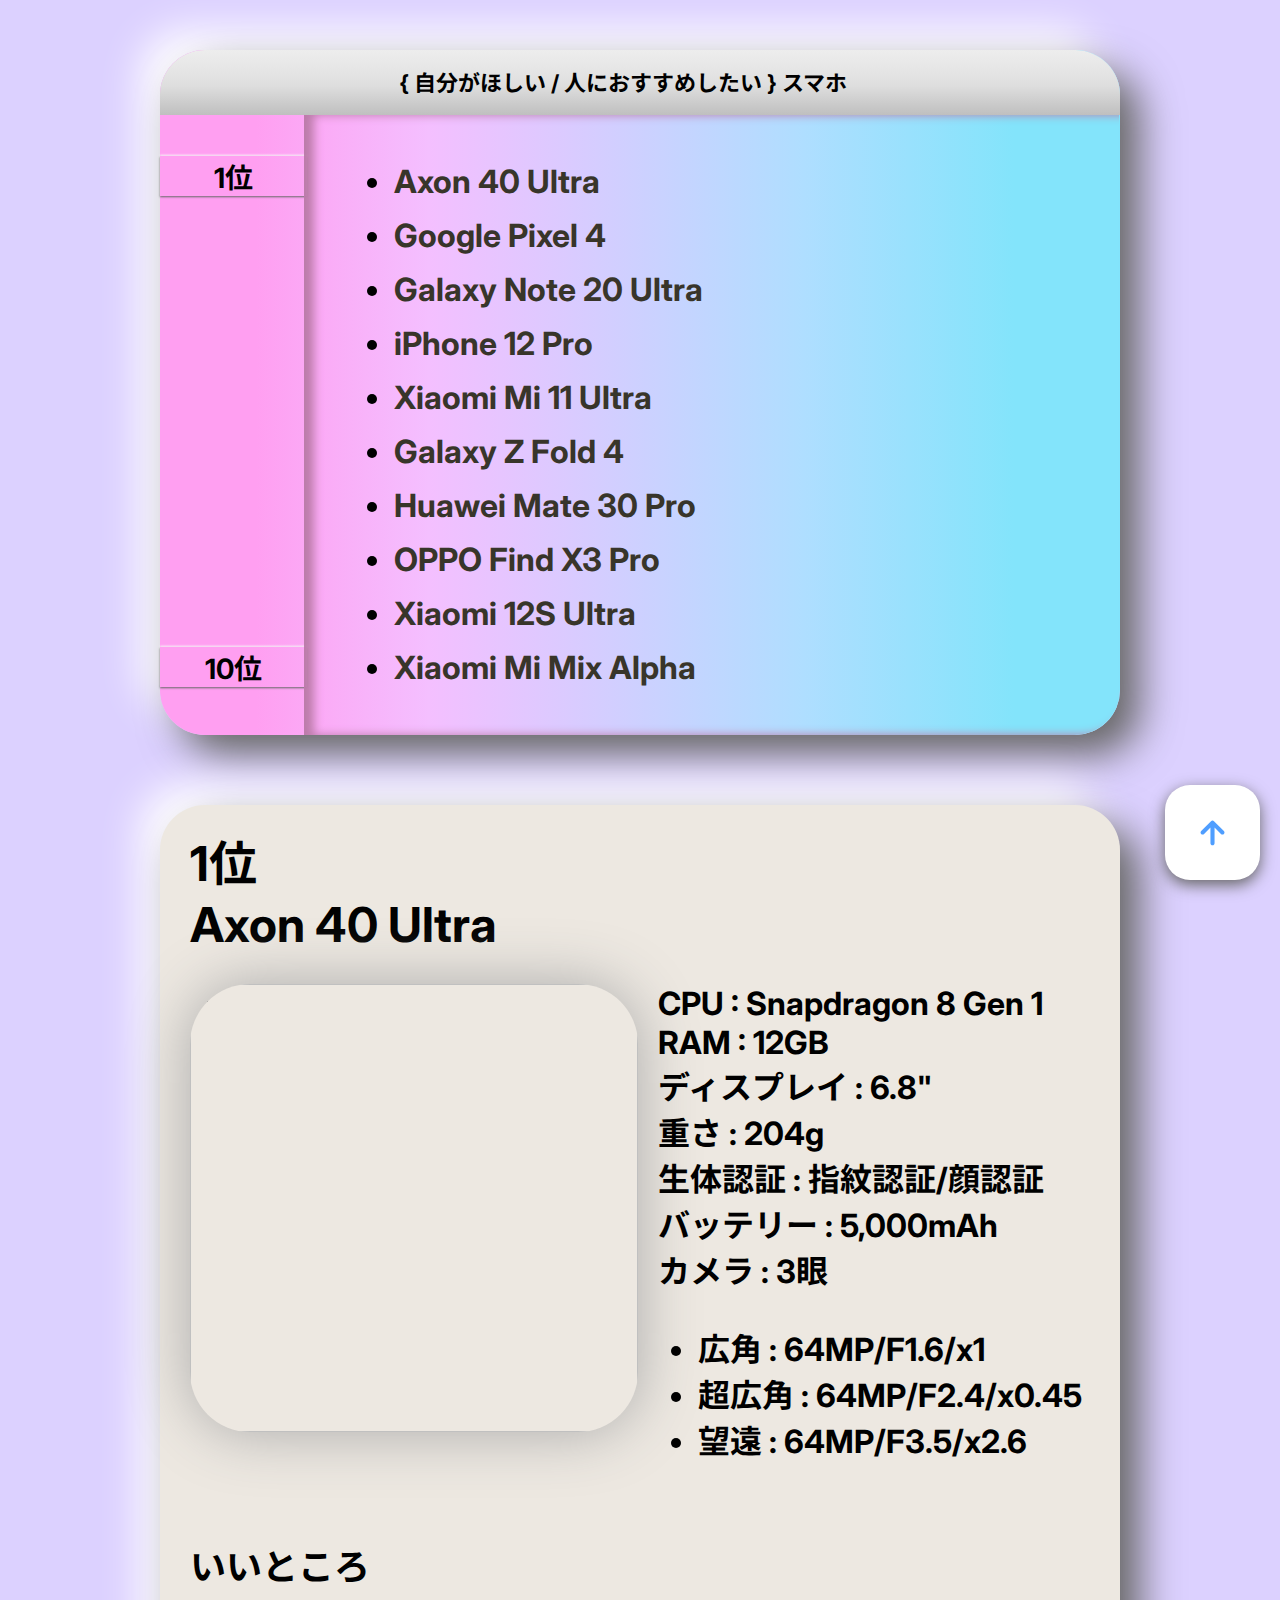
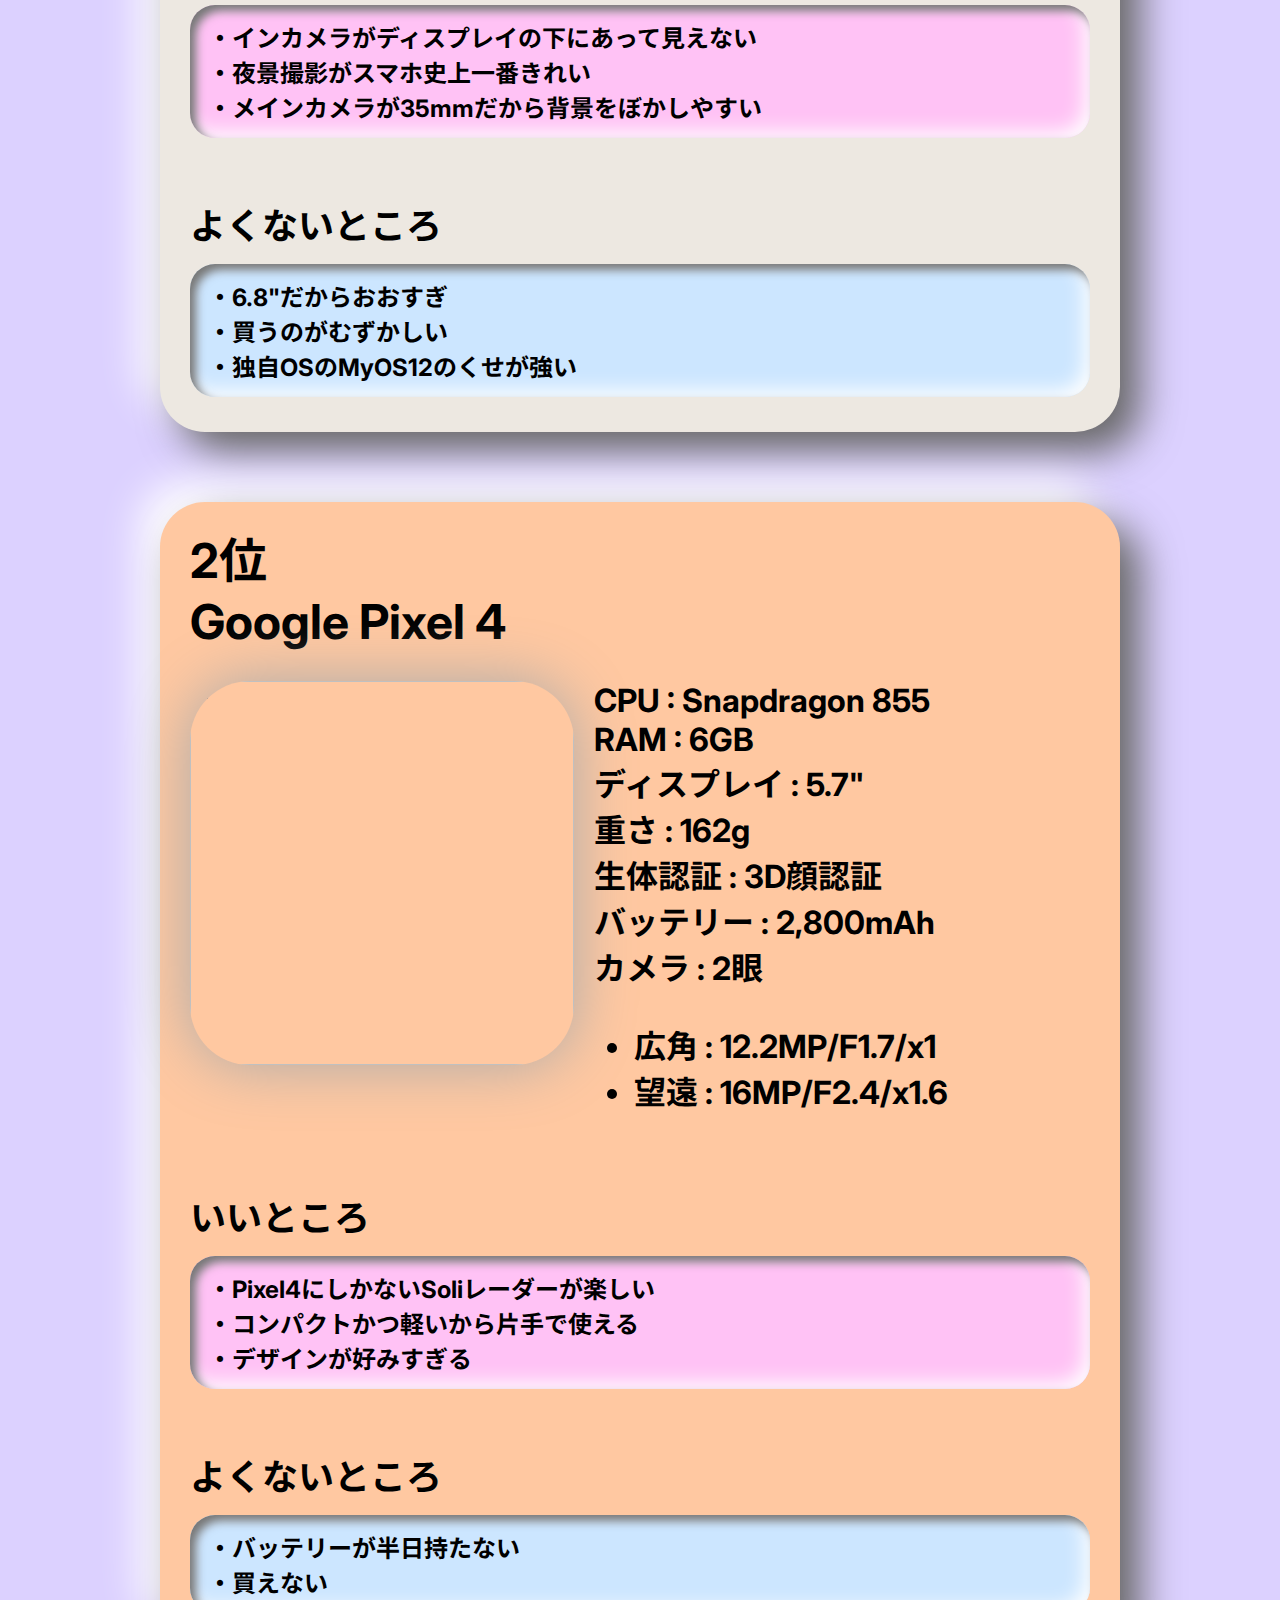
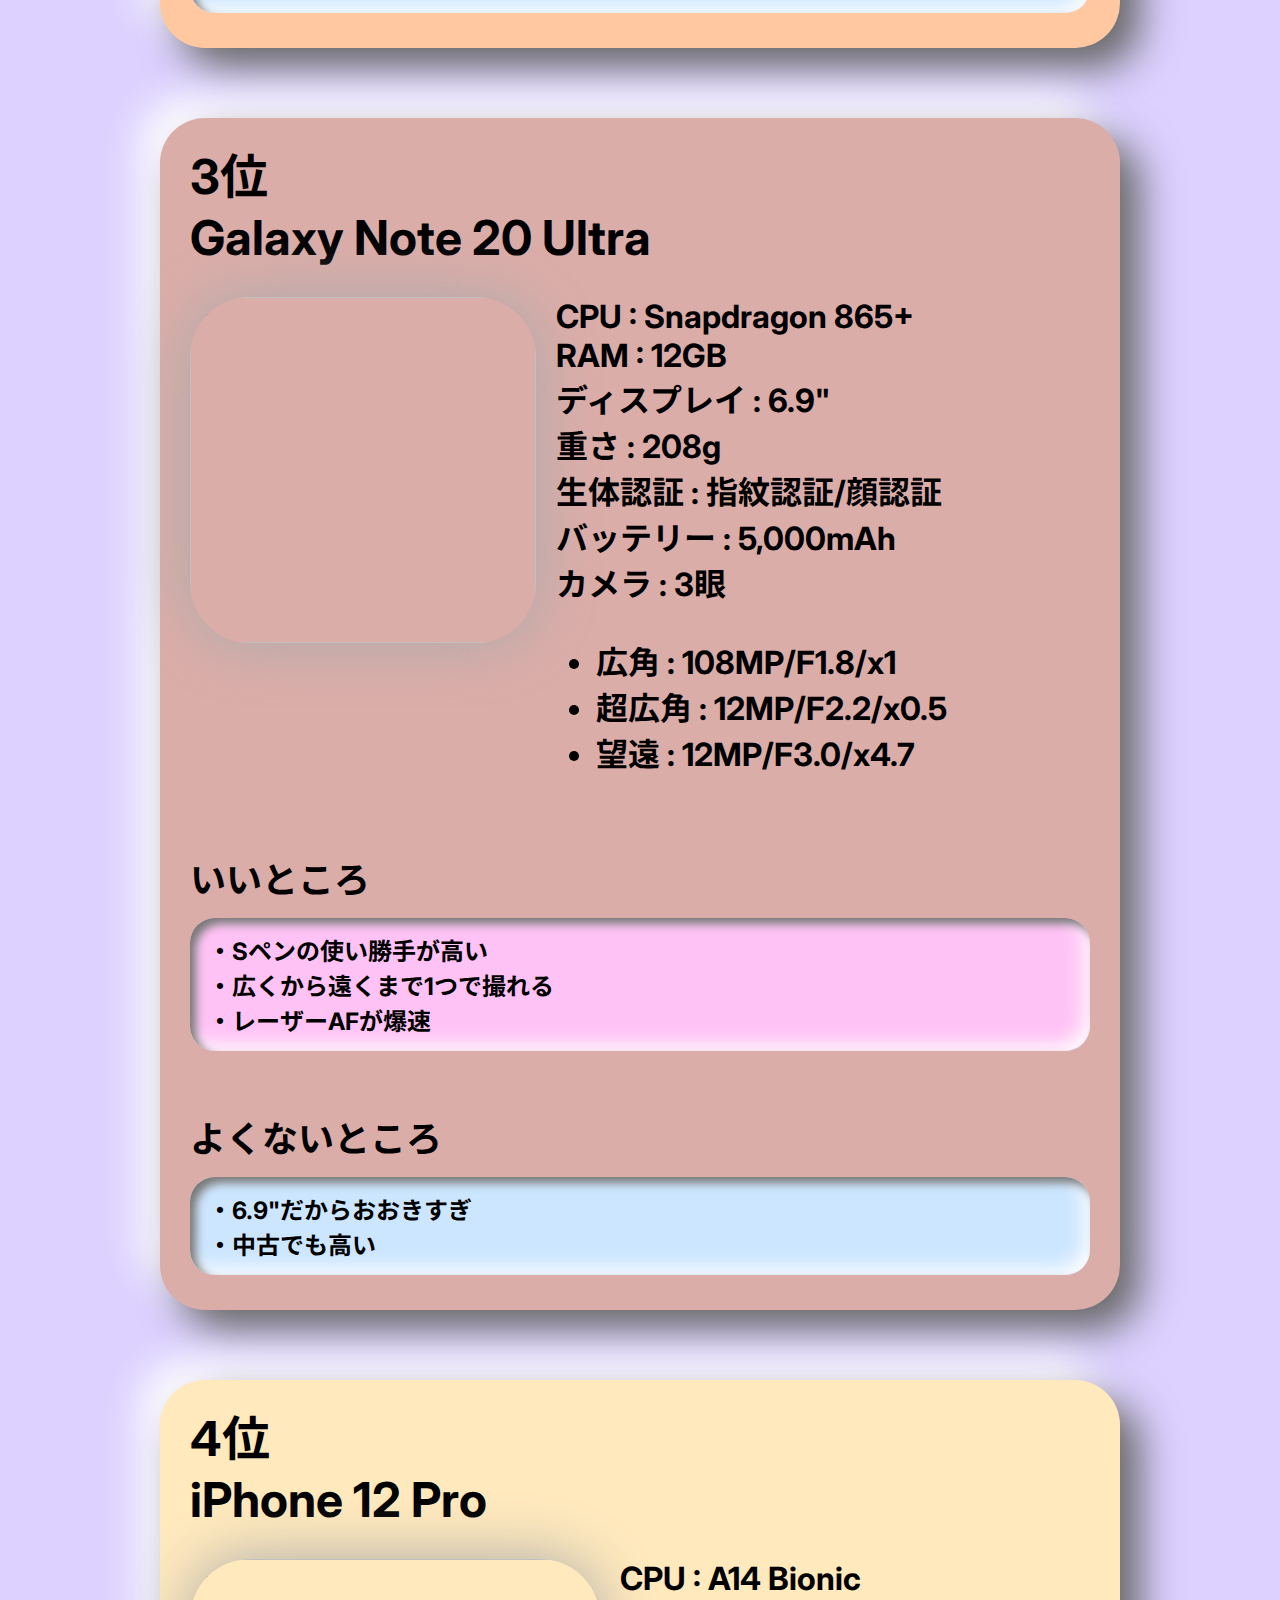
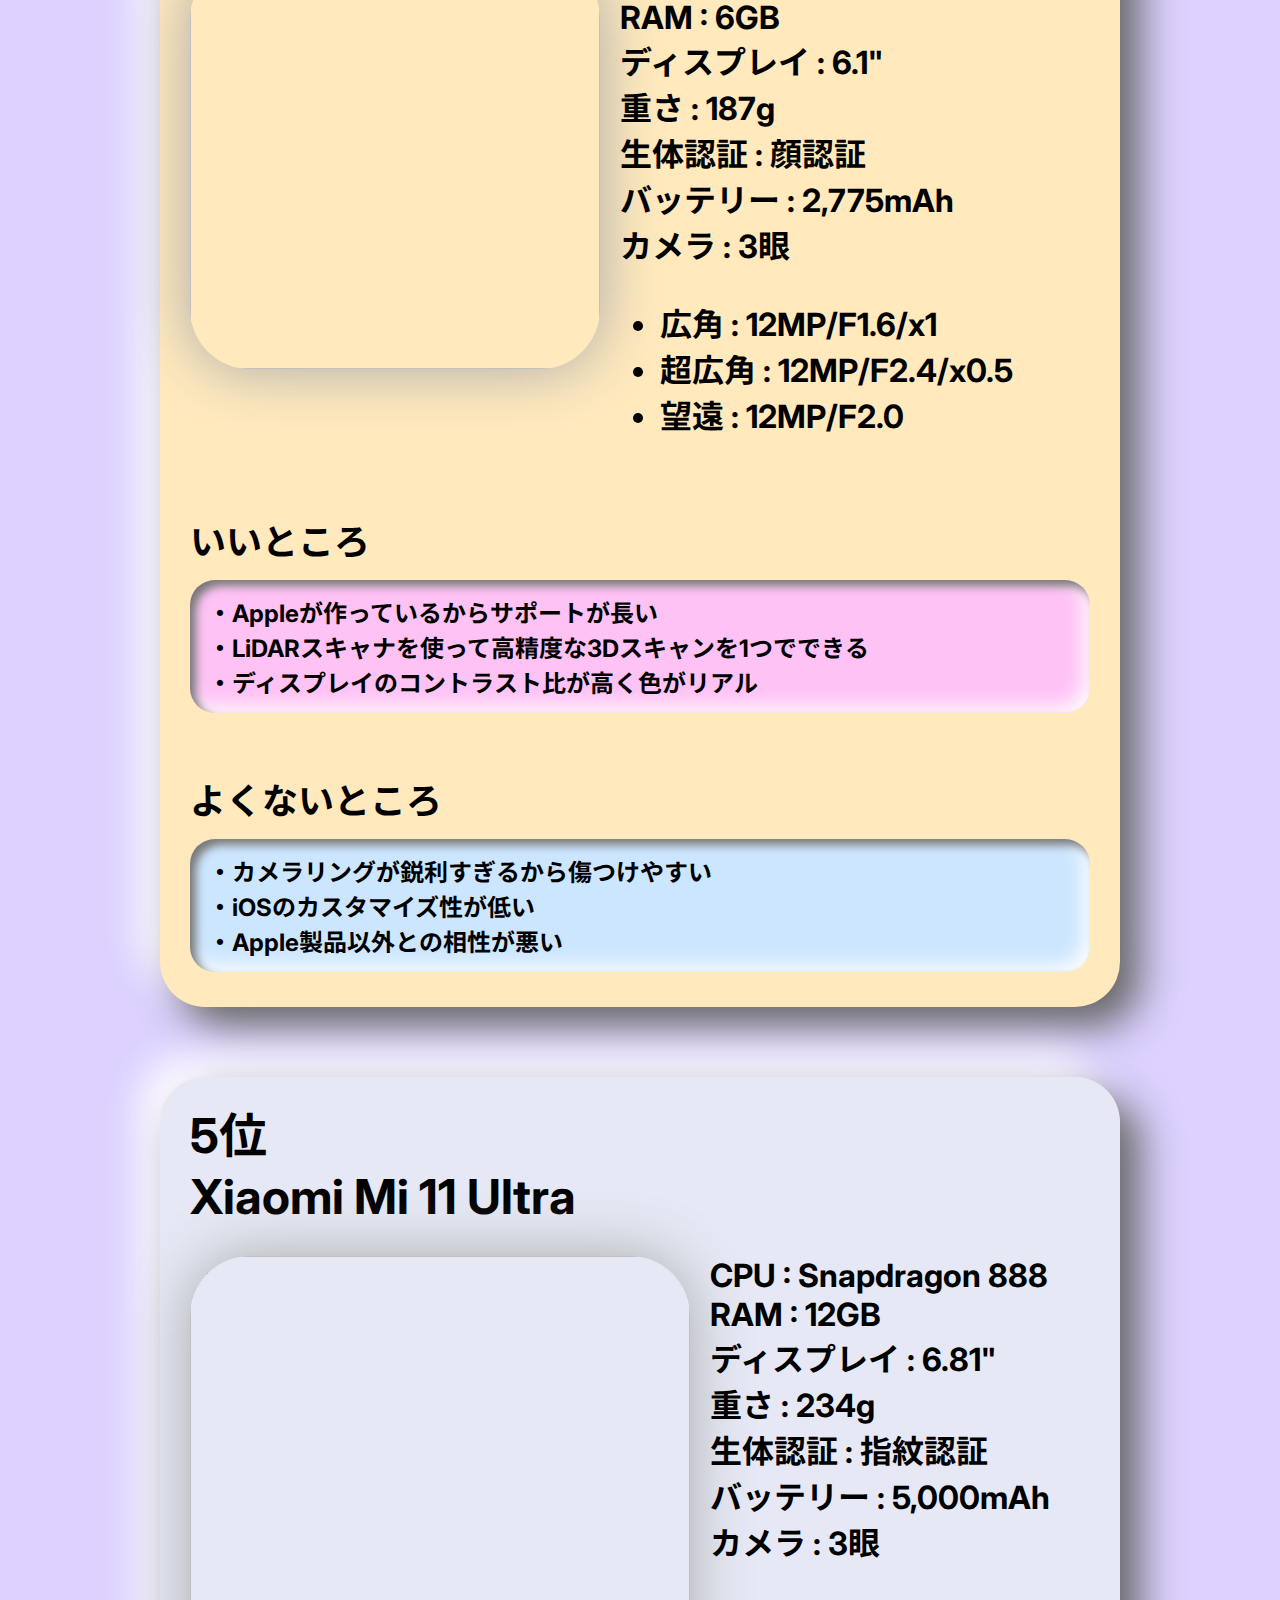
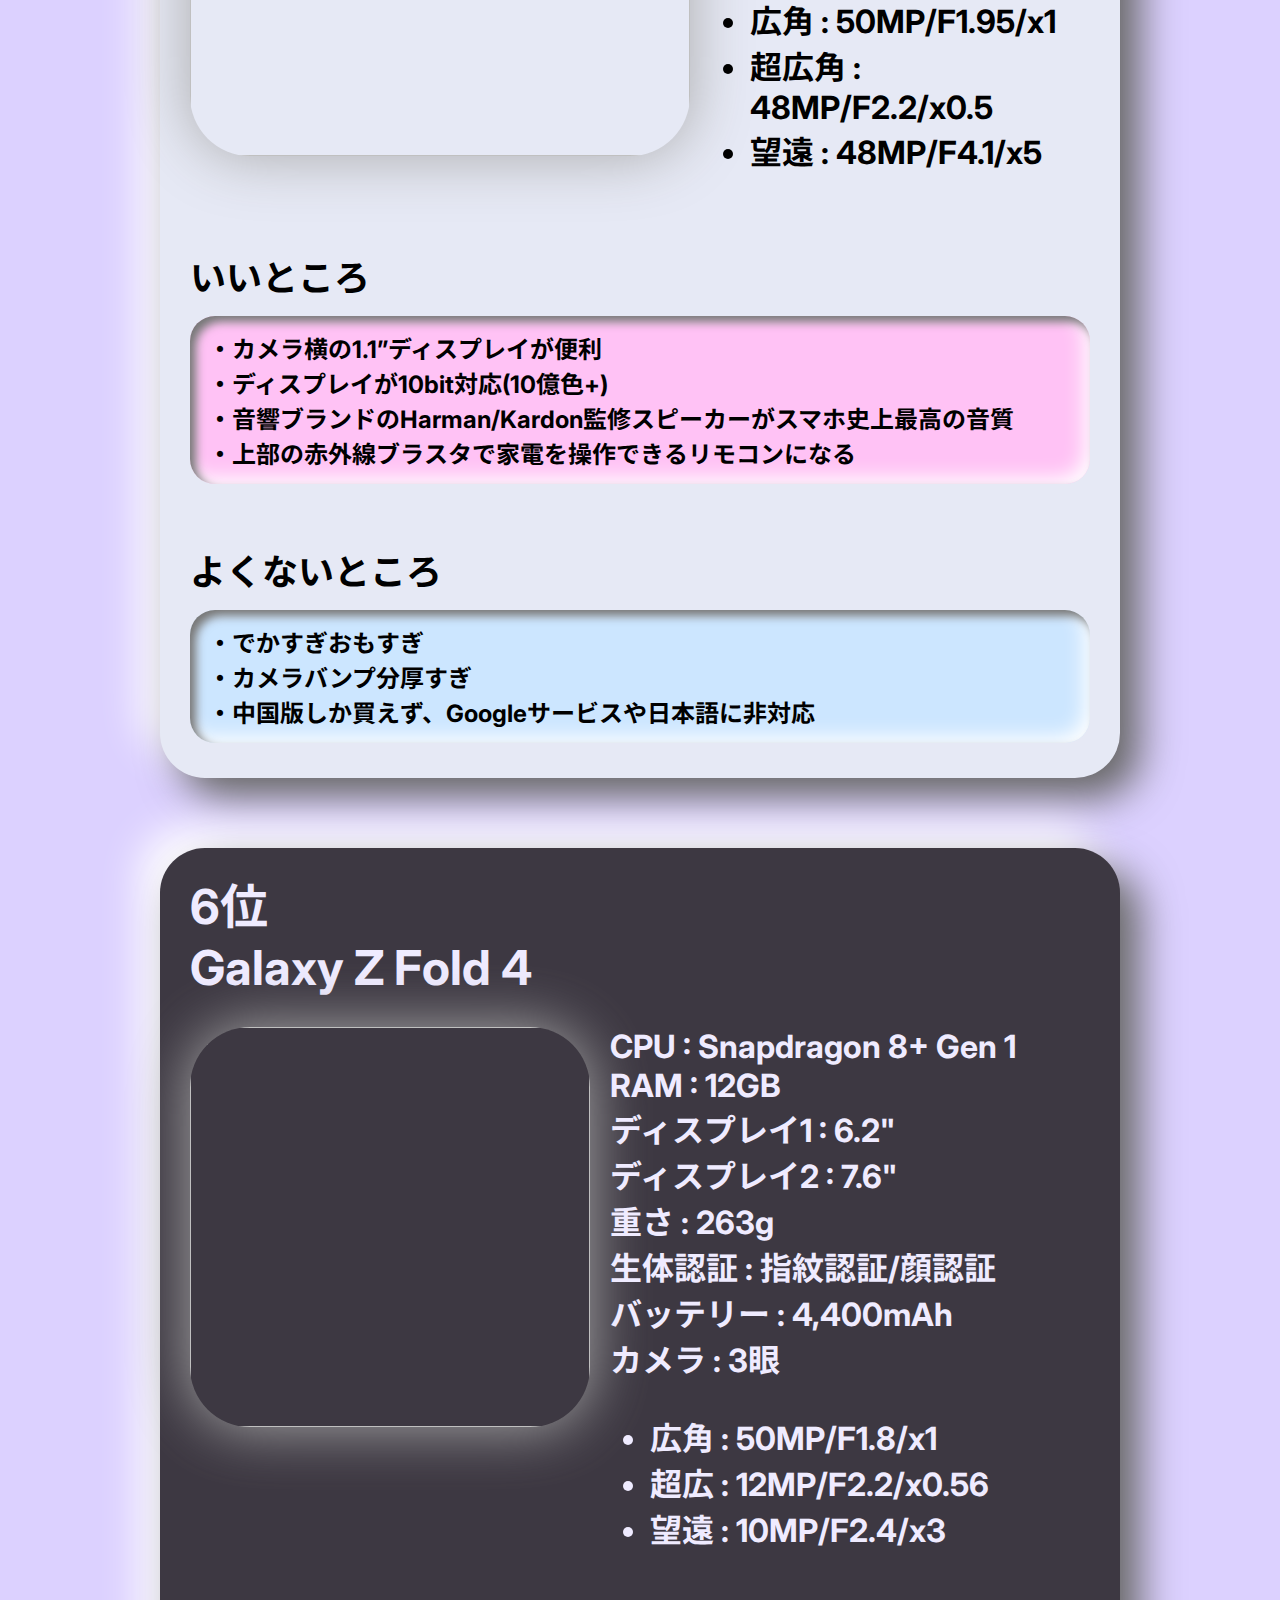
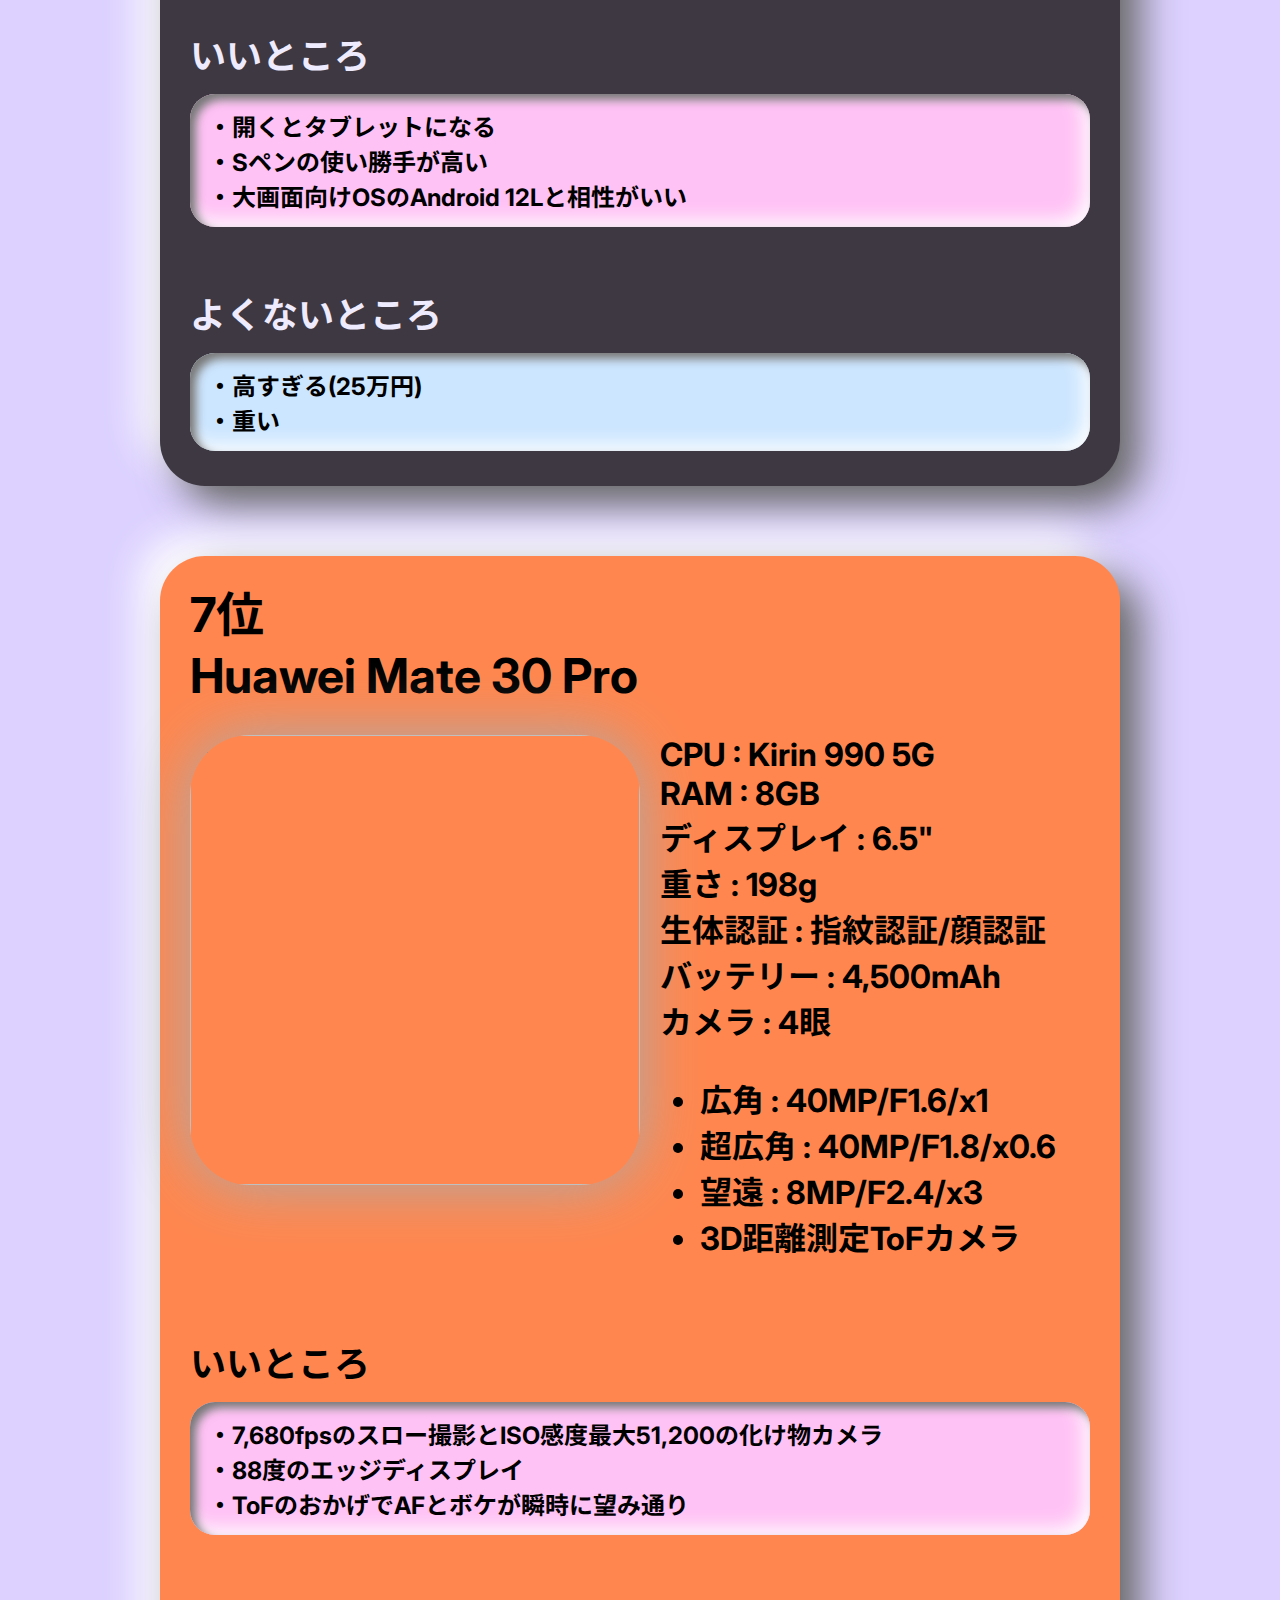
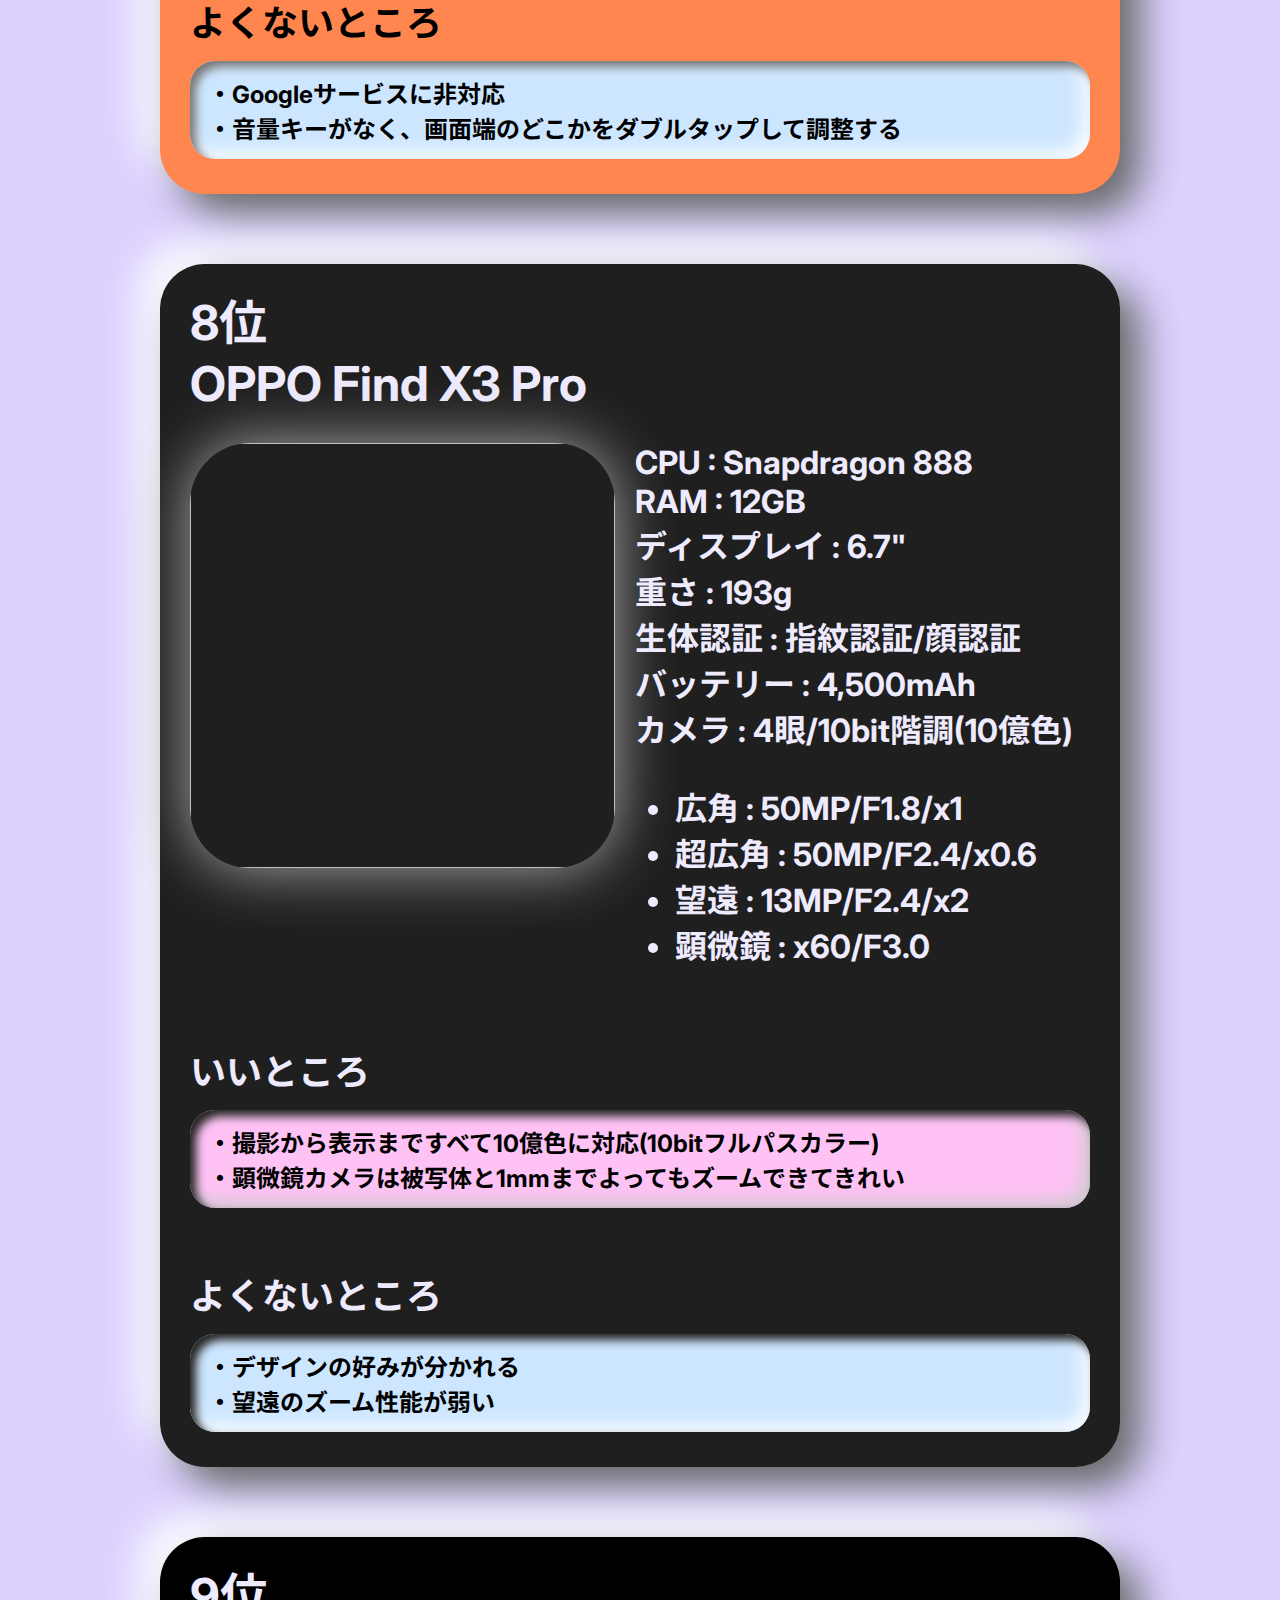
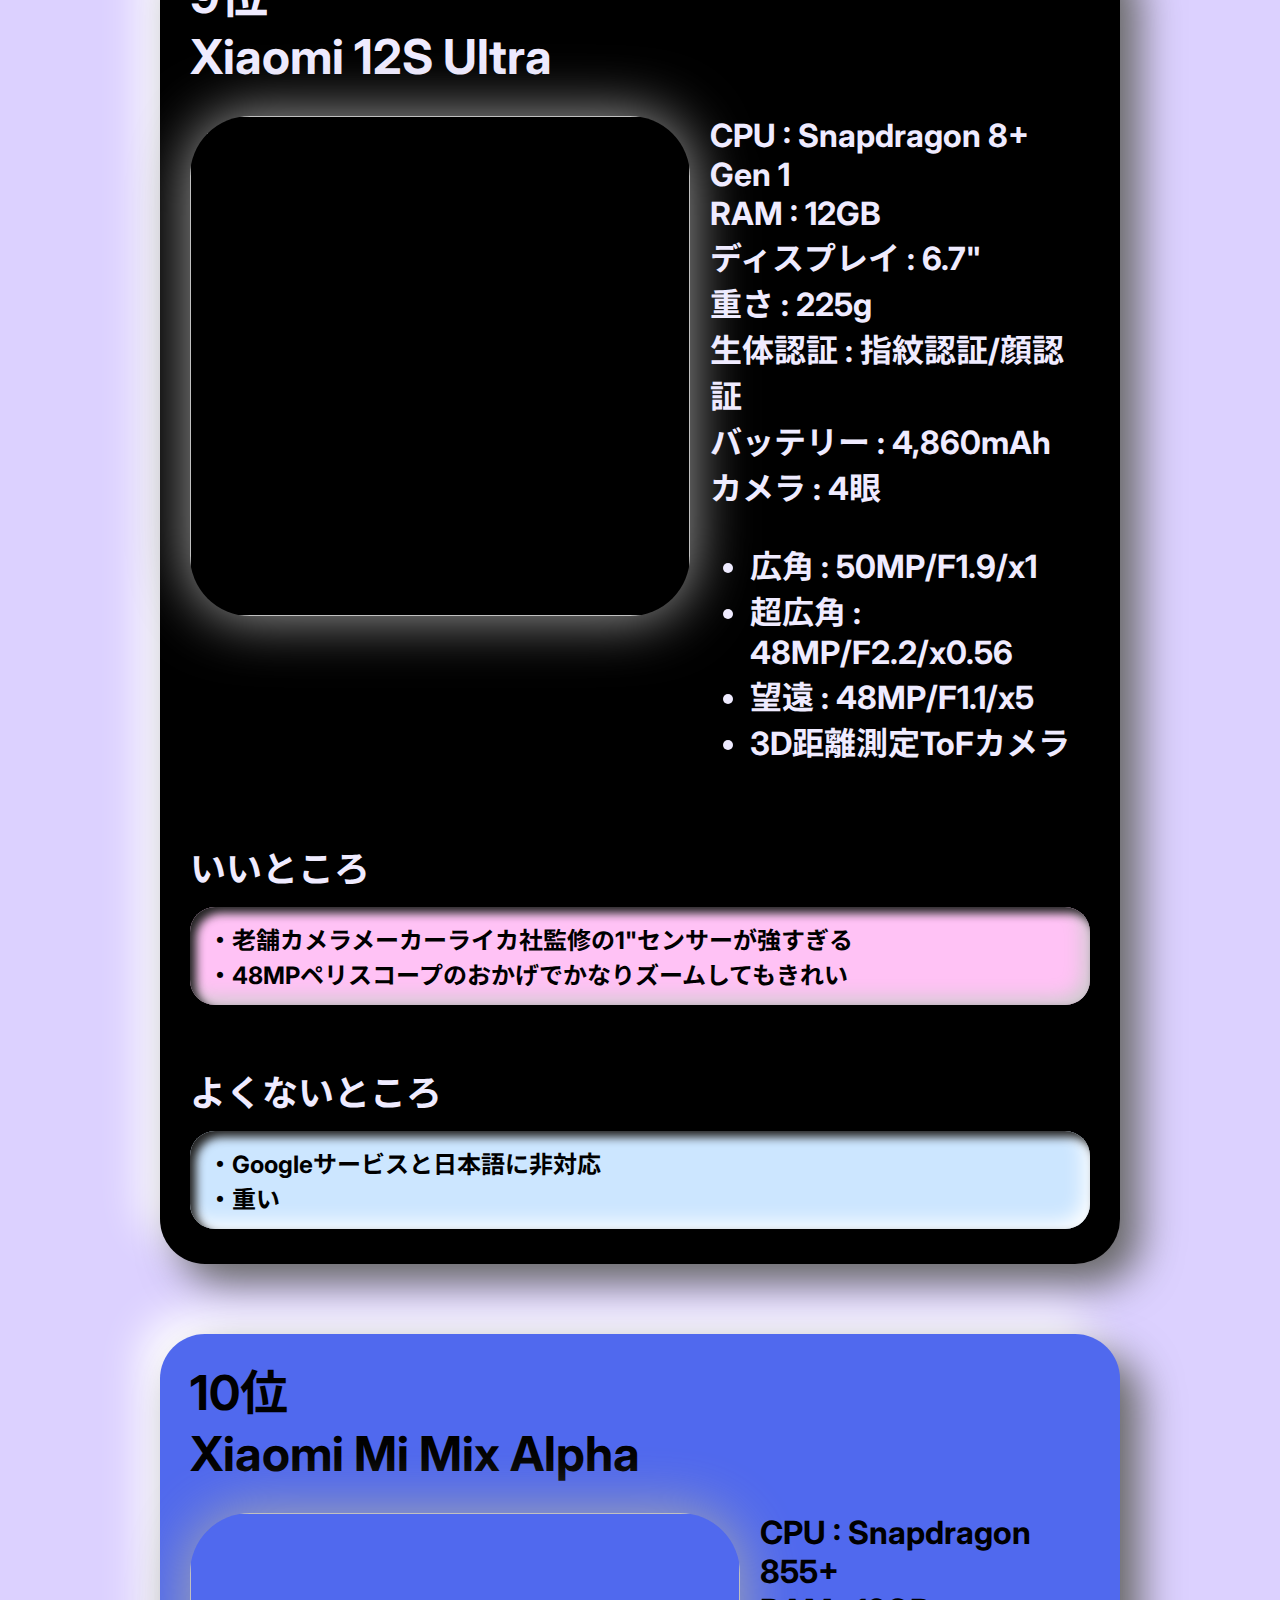
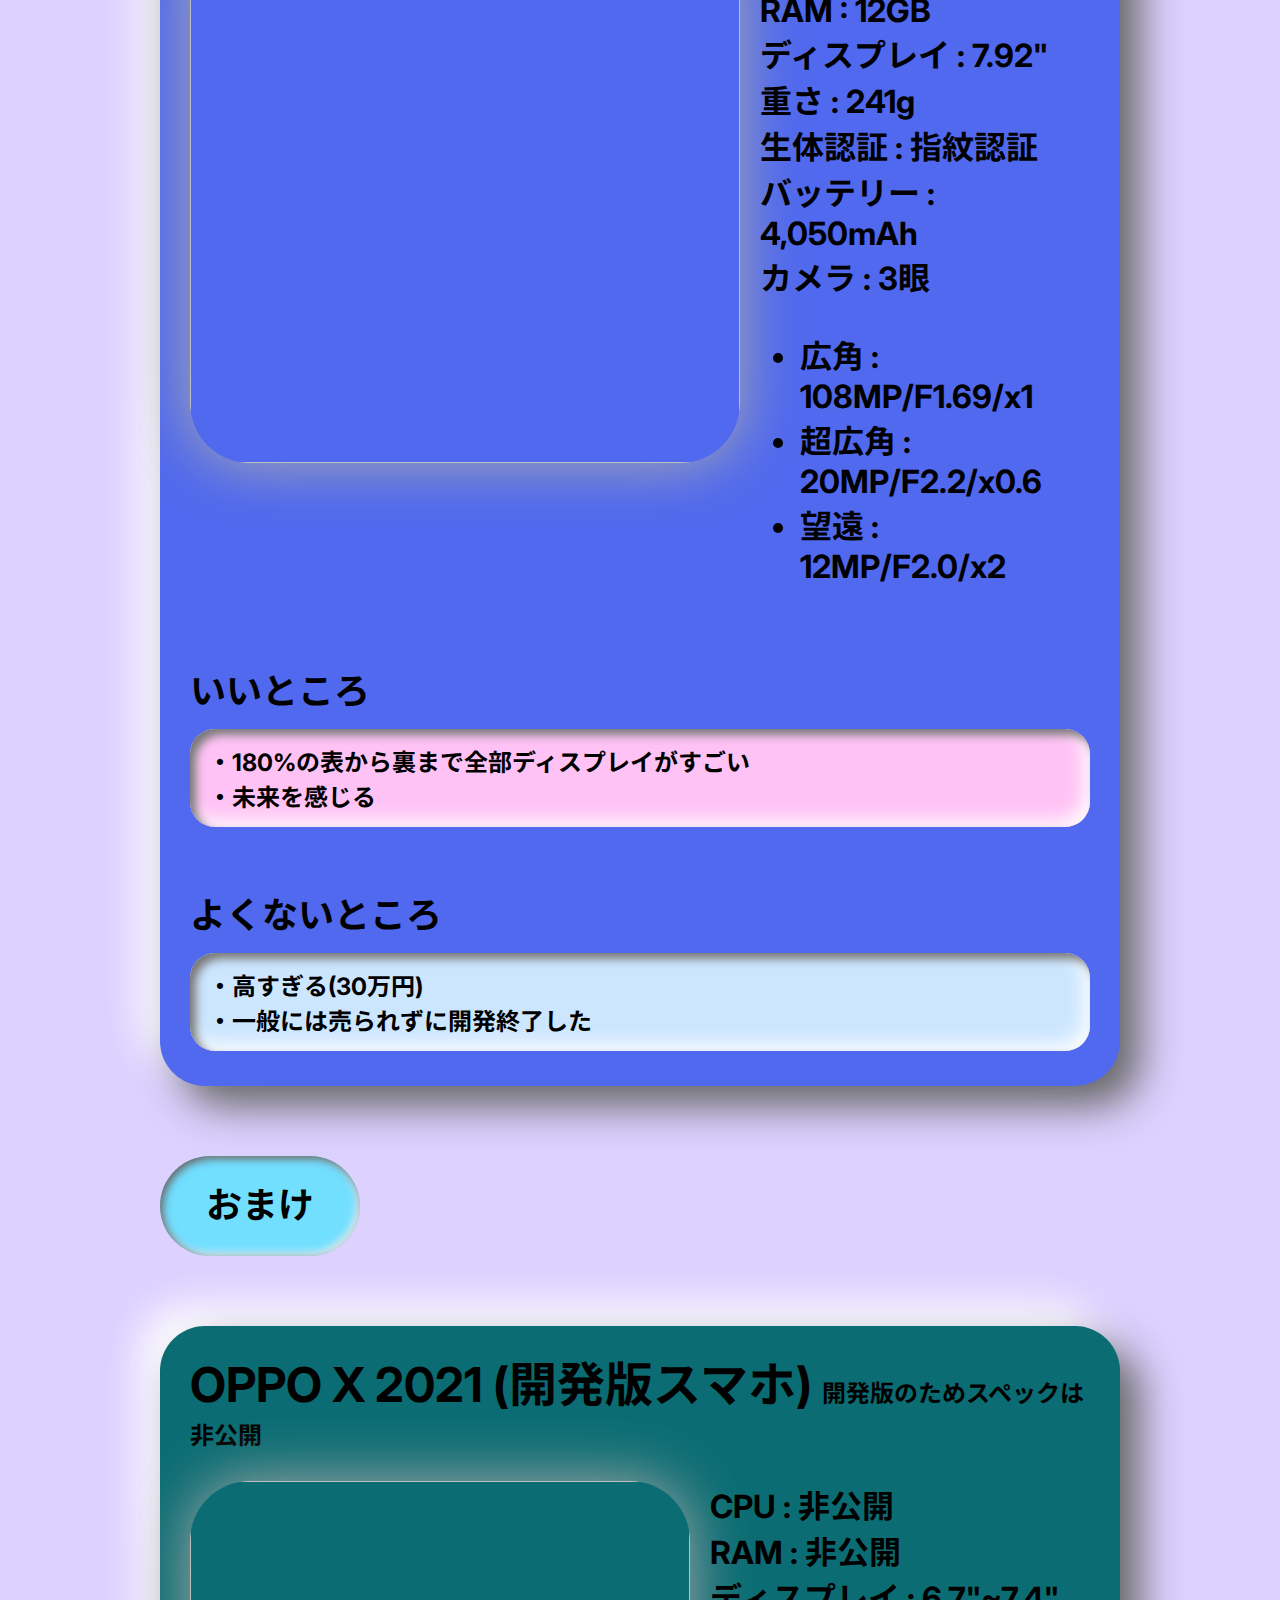
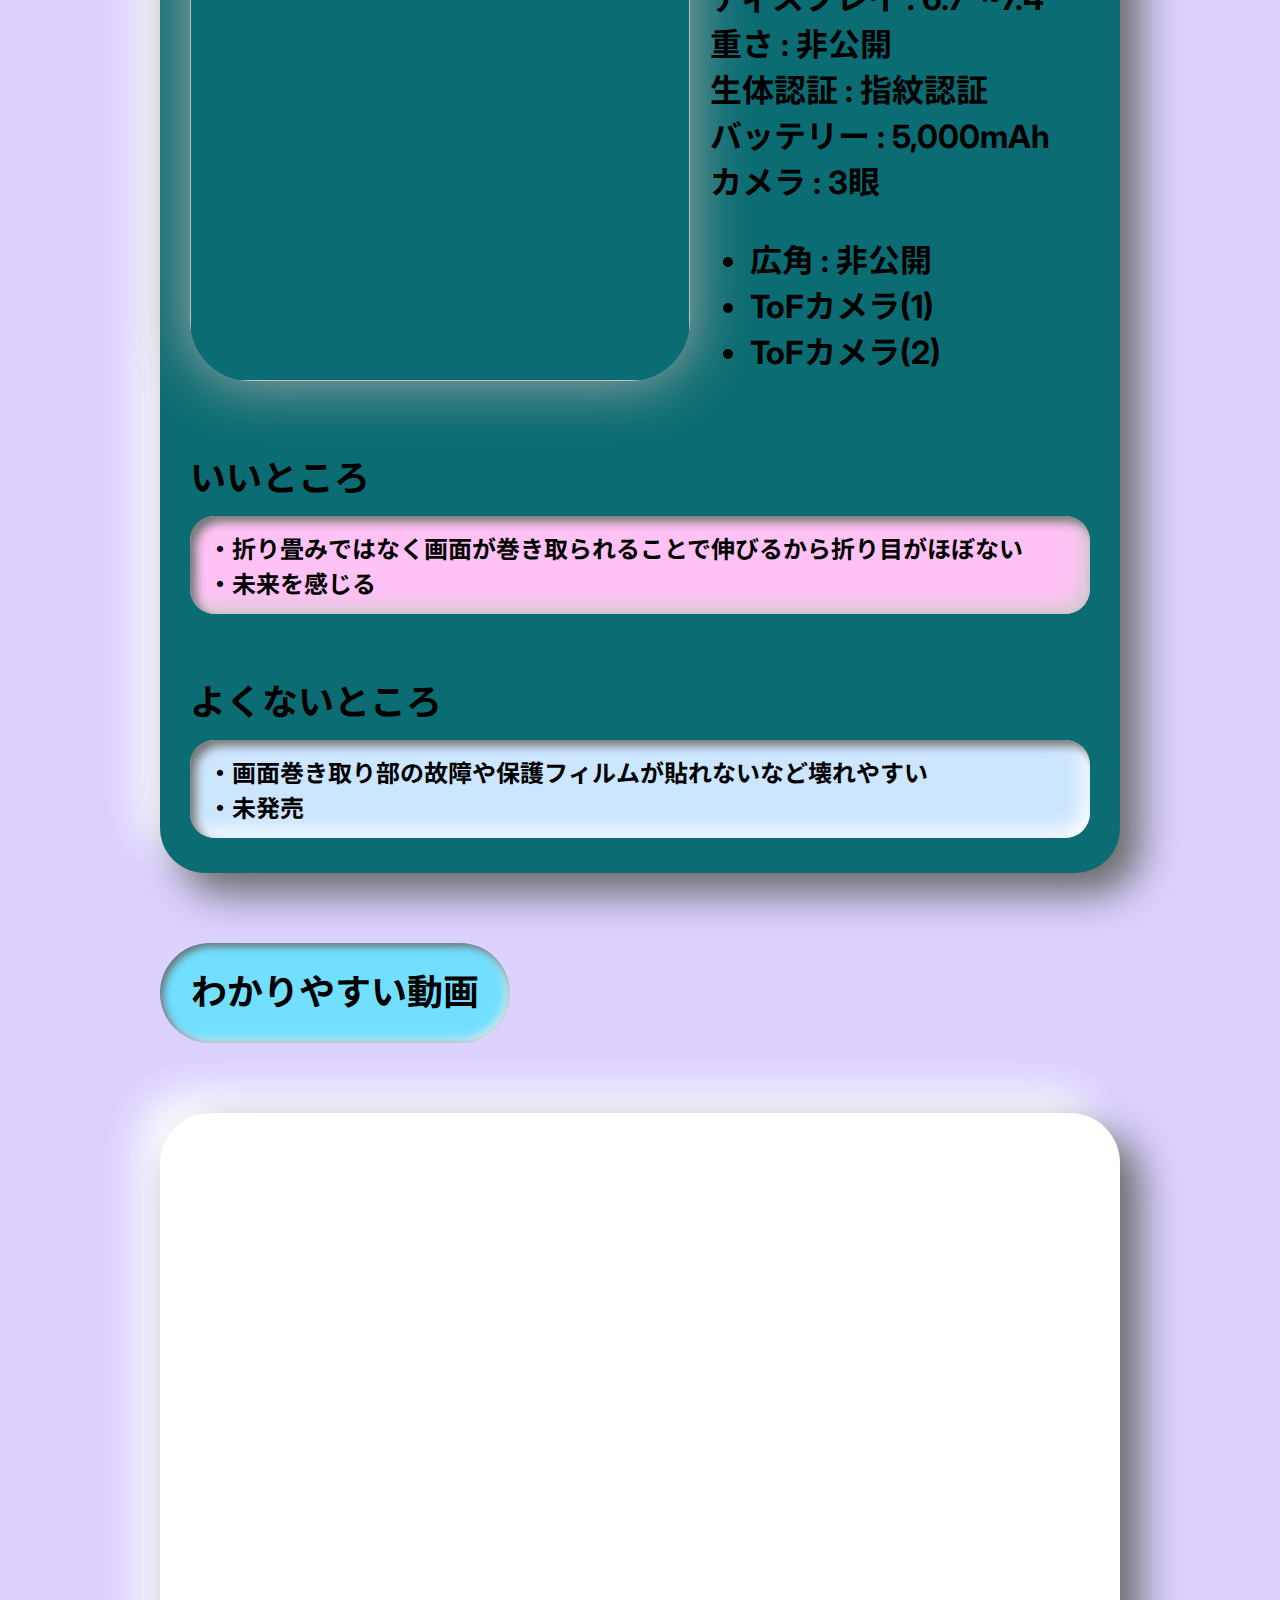
==== index.html @ 628f2ff9 "First commit" ====
<html>
<a name="page-top"></a>
  <head>
    <meta charset="UTF-8">
    <title>Note20Uほしい</title>
<link rel="stylesheet" href="https://fonts.googleapis.com/css2?family=Material+Symbols+Rounded:opsz,wght,FILL,GRAD@20..48,100..700,0..1,-50..200" />
  </head>
<body >
<b>
         <div class="main">

<div class="outro">
<div class="outro-top">
<text>{ 自分がほしい / 人におすすめしたい } スマホ</text>
</div>
<div class="outro-left">
<p class="outro-left-one"><text>1位</text></p>
<p class="outro-left-ten"><text>10位</text></p>
</div>
<div class="outro-right">
<ul><li><a href="#one">Axon 40 Ultra</a><li><a href="#two">Google Pixel 4<li><a href="#three">Galaxy Note 20 Ultra<li><a href="#four">iPhone 12 Pro<li><a href="#five">Xiaomi Mi 11 Ultra<li><a href="#six">Galaxy Z Fold 4<li><a href="#seven">Huawei Mate 30 Pro<li><a href="#eight">OPPO Find X3 Pro<li><a href="#nine">Xiaomi 12S Ultra<li><a href="#ten">Xiaomi Mi Mix Alpha</ul>
</div>
</div>

<a name="one"></a>
              <div class="wrap" style="background-color: #ede8e1">
                   <text><font size=38px>1位<br>Axon 40 Ultra</font></text>
                   <div class="subs">
                        <img src="https://i.expansys.net/img/b/380160/zte-axon-40-ultra-5g-dual-sim.jpg"/ style="height:35vw;">
                            <text>CPU : Snapdragon 8 Gen 1<br>RAM : 12GB<br>ディスプレイ : 6.8"<br>重さ : 204g<br>生体認証 :  指紋認証/顔認証<br>バッテリー : 5,000mAh<br>カメラ : 3眼<ul><li>広角 : 64MP/F1.6/x1<li>超広角 : 64MP/F2.4/x0.45<li>望遠 : 64MP/F3.5/x2.6<ul></>
                   </div>

                   <div class="good">
                         <text><br>いいところ</text>
                          <div class="good-subs">
                                   <text>・インカメラがディスプレイの下にあって見えない<br>・夜景撮影がスマホ史上一番きれい<br>・メインカメラが35mmだから背景をぼかしやすい</text>
                          </div>
                   </div>
                   <div class="bad">
                         <text><br>よくないところ</>
                          <div class="bad-subs">
                                   <text>・6.8"だからおおすぎ<br>・買うのがむずかしい<br>・独自OSのMyOS12のくせが強い</text>
                          </div>
                   </div>
           </div>
<a name="two"></a>
<div class="wrap" style="background-color: #ffc8a1;">
                   <text><font size=38px>2位<br>Google Pixel 4</font></text>
                   <div class="subs">
                        <img src="https://japan.cnet.com/storage/2019/10/16/289c48a570b98a7f055bf197fea50439/pixel10.jpg"/ style="height:30vw;">
                            <text>CPU : Snapdragon 855<br>RAM : 6GB<br>ディスプレイ : 5.7"<br>重さ : 	162g<br>生体認証 :  3D顔認証<br>バッテリー : 2,800mAh<br>カメラ : 2眼<ul><li>広角 : 12.2MP/F1.7/x1<li>望遠 : 16MP/F2.4/x1.6<ul></>
                   </div>
                   <div class="good">
                         <text><br>いいところ</>
                          <div class="good-subs">
                                   <text>・Pixel4にしかないSoliレーダーが楽しい<br>・コンパクトかつ軽いから片手で使える<br>・デザインが好みすぎる</text>
                          </div>
                   </div>
                   <div class="bad">
                         <text><br>よくないところ</>
                          <div class="bad-subs">
                                   <text>・バッテリーが半日持たない<br>・買えない</text>
                          </div>
                  </div>
           </div>
<a name="three"></a>
<div class="wrap" style="background-color: #dbada9;">
                   <text><font size=38px>3位<br>Galaxy Note 20 Ultra</font></text>
                   <div class="subs">
                        <img src="https://img1.kakaku.k-img.com/images/smartphone/icv/f_J0000033929.jpg"/ style="height:27vw";>
                            <text>CPU : Snapdragon 865+<br>RAM : 12GB<br>ディスプレイ : 6.9"<br>重さ : 208g<br>生体認証 :  指紋認証/顔認証<br>バッテリー : 5,000mAh<br>カメラ : 3眼<ul><li>広角 : 108MP/F1.8/x1<li>超広角 : 12MP/F2.2/x0.5<li>望遠 : 12MP/F3.0/x4.7<ul></>
                   </div>
                   <div class="good">
                         <text><br>いいところ</>
                          <div class="good-subs">
                                   <text>・Sペンの使い勝手が高い<br>・広くから遠くまで1つで撮れる<br>・レーザーAFが爆速</text>
                          </div>
                   </div>
                   <div class="bad">
                         <text><br>よくないところ</>
                          <div class="bad-subs">
                                   <text>・6.9"だからおおきすぎ<br>・中古でも高い</text>
                          </div>
                  </div>
           </div>
<a name="four"></a>
<div class="wrap" style="background-color: #ffe9bd;">
                   <text><font size=38px>4位<br>iPhone 12 Pro</font></text>
                   <div class="subs">
                        <img src="https://store.storeimages.cdn-apple.com/4668/as-images.apple.com/is/refurb-iphone-12-pro-gold-2020?wid=2000&hei=1897&fmt=jpeg&qlt=95&.v=1635202844000"/style="height:32vw">
                            <text>CPU : A14 Bionic<br>RAM : 6GB<br>ディスプレイ : 6.1"<br>重さ : 187g<br>生体認証 : 顔認証<br>バッテリー : 2,775mAh<br>カメラ : 3眼<ul><li>広角 : 12MP/F1.6/x1<li>超広角 : 12MP/F2.4/x0.5<li>望遠 : 12MP/F2.0<ul></>
                   </div>
                   <div class="good">
                         <text><br>いいところ</>
                          <div class="good-subs">
                                   <text>・Appleが作っているからサポートが長い<br>・LiDARスキャナを使って高精度な3Dスキャンを1つでできる<br>・ディスプレイのコントラスト比が高く色がリアル</text>
                          </div>
                   </div>
                   <div class="bad">
                         <text><br>よくないところ</>
                          <div class="bad-subs">
                                   <text>・カメラリングが鋭利すぎるから傷つけやすい<br>・iOSのカスタマイズ性が低い<br>・Apple製品以外との相性が悪い</text>
                          </div>
                  </div>
           </div>
<a name="five"></a>
<div class="wrap" style="background-color: #e6e9f5;">
                   <text><font size=38px>5位<br>Xiaomi Mi 11 Ultra</font></text>
                   <div class="subs">
                        <img src="https://item-shopping.c.yimg.jp/i/l/sekaikan_mi11ultra-12-256"/>
                            <text>CPU : Snapdragon 888<br>RAM : 12GB<br>ディスプレイ : 6.81"<br>重さ : 234g<br>生体認証 :  指紋認証<br>バッテリー : 5,000mAh<br>カメラ : 3眼<ul><li>広角 : 50MP/F1.95/x1<li>超広角 : 48MP/F2.2/x0.5<li>望遠 : 48MP/F4.1/x5<ul></>
                   </div>
                   <div class="good">
                         <text><br>いいところ</>
                          <div class="good-subs">
                                   <text>・カメラ横の1.1”ディスプレイが便利<br>・ディスプレイが10bit対応(10億色+)<br>・音響ブランドのHarman/Kardon監修スピーカーがスマホ史上最高の音質<br>・上部の赤外線ブラスタで家電を操作できるリモコンになる</text>
                          </div>
                   </div>
                   <div class="bad">
                         <text><br>よくないところ</>
                          <div class="bad-subs">
                                   <text>・でかすぎおもすぎ<br>・カメラバンプ分厚すぎ<br>・中国版しか買えず、Googleサービスや日本語に非対応</text>
                          </div>
                  </div>
           </div>
<a name="six"></a>
<div  class="wrap" style="background-color: #3d3842;">
                   <text style="color:#efebff"><font size=38px>6位<br>Galaxy Z Fold 4</font></text>
                   <div class="subs">
                        <img src="https://www.galaxymobile.jp/galaxy-z-fold4/images/galaxy-z-fold4_highlights_kv.jpg"/style="height:400px">
                            <text style="color:#efebff">CPU : Snapdragon 8+ Gen 1<br>RAM : 12GB<br>ディスプレイ1 : 6.2"<br>ディスプレイ2 : 7.6"<br>重さ : 263g<br>生体認証 :  指紋認証/顔認証<br>バッテリー : 4,400mAh<br>カメラ : 3眼<ul><li>広角 : 50MP/F1.8/x1<li>超広 : 12MP/F2.2/x0.56<li>望遠 : 10MP/F2.4/x3<ul></>
                   </div>
                   <div class="good">
                         <text style="color:#efebff"><br>いいところ</>
                          <div class="good-subs">
                                   <text style="color:black">・開くとタブレットになる<br>・Sペンの使い勝手が高い<br>・大画面向けOSのAndroid 12Lと相性がいい</text>
                          </div>
                   </div>
                   <div class="bad">
                         <text style="color:#efebff"><br>よくないところ</>
                          <div class="bad-subs">
                                   <text style="color:black">・高すぎる(25万円)<br>・重い</text>
                          </div>
                  </div>
           </div>
<a name="seven"></a>
<div class="wrap" style="background-color: #ff874f">
                   <text><font size=38px>7位<br>Huawei Mate 30 Pro</font></text>
                   <div class="subs">
                        <img src="https://img1.kakaku.k-img.com/images/productimage/fullscale/K0001242556.jpg"/style="height:450px">
                            <text>CPU : Kirin 990 5G<br>RAM : 8GB<br>ディスプレイ : 6.5"<br>重さ : 198g<br>生体認証 :  指紋認証/顔認証<br>バッテリー : 4,500mAh<br>カメラ : 4眼<ul><li>広角 : 40MP/F1.6/x1<li>超広角 : 40MP/F1.8/x0.6<li>望遠 : 8MP/F2.4/x3<li>3D距離測定ToFカメラ<ul></>
                   </div>
                   <div class="good">
                         <text><br>いいところ</>
                          <div class="good-subs">
                                   <text>・7,680fpsのスロー撮影とISO感度最大51,200の化け物カメラ<br>・88度のエッジディスプレイ<br>・ToFのおかげでAFとボケが瞬時に望み通り</text>
                          </div>
                   </div>
                   <div class="bad">
                         <text><br>よくないところ</>
                          <div class="bad-subs">
                                   <text>・Googleサービスに非対応<br>・音量キーがなく、画面端のどこかをダブルタップして調整する</text>
                          </div>
                  </div>
           </div>
<a name="eight"></a>
<div class="wrap" style="background-color: #1f1f1f">
                   <text style="color:#efebff"><font size=38px>8位<br>OPPO Find X3 Pro</font></text>
                   <div class="subs">
                        <img src="https://img1.kakaku.k-img.com/images/smartphone/icv/f_K0001342836.jpg"/style="height:425px">
                            <text style="color:#efebff">CPU : Snapdragon 888<br>RAM : 12GB<br>ディスプレイ : 6.7"<br>重さ : 193g<br>生体認証 :  指紋認証/顔認証<br>バッテリー : 4,500mAh<br>カメラ : 4眼/10bit階調(10億色)<ul><li>広角 : 50MP/F1.8/x1<li>超広角 : 50MP/F2.4/x0.6<li>望遠 : 13MP/F2.4/x2<li>顕微鏡 : x60/F3.0<ul></>
                   </div>
                   <div class="good">
                         <text style="color:#efebff"><br>いいところ</>
                          <div class="good-subs" style="
box-shadow:inset 6px 6px 10px #222,inset -6px -6px 20px #ccc !important">
                                   <text style="color:black">・撮影から表示まですべて10億色に対応(10bitフルパスカラー)<br>・顕微鏡カメラは被写体と1mmまでよってもズームできてきれい</text>
                          </div>
                   </div>
                   <div class="bad">
                         <text style="color:#efebff"><br>よくないところ</>
                          <div class="bad-subs" style="
box-shadow:inset 6px 6px 10px #222,inset -6px -6px 20px #fff !important">
                                   <text style="color:black">・デザインの好みが分かれる<br>・望遠のズーム性能が弱い</text>
                          </div>
                  </div>
           </div>
<a name="nine"></a>
<div class="wrap" style="background-color: black">
                   <text style="color:#efebff"><font size=38px>9位<br>Xiaomi 12S Ultra</font></text>
                   <div class="subs">
                        <img src="https://i.expansys.net/img/b/379972/xiaomi-mi-12-ultra-5g-dual-sim.jpg"/>
                            <text style="color:#efebff">CPU : Snapdragon 8+ Gen 1<br>RAM : 12GB<br>ディスプレイ : 6.7"<br>重さ : 225g<br>生体認証 :  指紋認証/顔認証<br>バッテリー : 4,860mAh<br>カメラ : 4眼<ul><li>広角 : 50MP/F1.9/x1<li>超広角 : 48MP/F2.2/x0.56<li>望遠 : 48MP/F1.1/x5<li>3D距離測定ToFカメラ<ul></>
                   </div>
                   <div class="good">
                         <text style="color:#efebff"><br>いいところ</>
                          <div class="good-subs" style="
box-shadow:inset 6px 6px 10px #222,inset -6px -6px 20px #ccc !important">
                                   <text style="color:black">・老舗カメラメーカーライカ社監修の1"センサーが強すぎる<br>・48MPペリスコープのおかげでかなりズームしてもきれい</text>
                          </div>
                   </div>
                   <div class="bad">
                         <text style="color:#efebff"><br>よくないところ</>
                          <div class="bad-subs" style="
box-shadow:inset 6px 6px 10px #222,inset -6px -6px 20px #fff !important">
                                   <text style="color:black">・Googleサービスと日本語に非対応<br>・重い</text>
                          </div>
                  </div>
           </div>
<a name="ten"></a>
<div class="wrap" style="background-color: #5069ee">
                   <text><font size=38px>10位<br>Xiaomi Mi Mix Alpha</font></text>
                   <div class="subs">
                        <img src="https://telektlist.com/wp-content/uploads/2019/09/telektlist-1569569491.jpg"/style="height:550px">
                            <text>CPU : Snapdragon 855+<br>RAM : 12GB<br>ディスプレイ : 7.92"<br>重さ : 241g<br>生体認証 :  指紋認証<br>バッテリー : 4,050mAh<br>カメラ : 3眼<ul><li>広角 : 108MP/F1.69/x1<li>超広角 : 20MP/F2.2/x0.6<li>望遠 : 12MP/F2.0/x2<ul></>
                   </div>
                   <div class="good">
                         <text><br>いいところ</>
                          <div class="good-subs">
                                   <text>・180%の表から裏まで全部ディスプレイがすごい<br>・未来を感じる</text>
                          </div>
                   </div>
                   <div class="bad">
                         <text><br>よくないところ</>
                          <div class="bad-subs">
                                   <text>・高すぎる(30万円)<br>・一般には売られずに開発終了した</text>
                          </div>
                  </div>
           </div>
<div class="plus">
<text>おまけ</text>
</div>
<div class="wrap" style="background-color:#0b6d73">
                   <text><font size=38px>OPPO X 2021 (開発版スマホ) </font><font size=5> 開発版のためスペックは非公開</font></text>
                   <div class="subs">
                        <img src="https://unbalance.xyz/wp-content/uploads/2021/02/oppo-x-2021-min-max-sizes.jpg"/>
                            <text>CPU : 非公開<br>RAM : 非公開<br>ディスプレイ : 6.7"~7.4"<br>重さ : 非公開<br>生体認証 : 指紋認証<br>バッテリー : 5,000mAh<br>カメラ : 3眼<ul><li>広角 : 非公開<li>ToFカメラ(1)<li>ToFカメラ(2)<ul></>
                   </div>
                   <div class="good">
                         <text><br>いいところ</>
                          <div class="good-subs" style="
box-shadow:inset 6px 6px 10px #777,inset -6px -6px 20px #ccc !important">
                                   <text style="color:black">・折り畳みではなく画面が巻き取られることで伸びるから折り目がほぼない<br>・未来を感じる</text>
                          </div>
                   </div>
                   <div class="bad">
                         <text><br>よくないところ</>
                          <div class="bad-subs" style="
box-shadow:inset 6px 6px 10px #777,inset -6px -6px 20px #fff !important">
                                   <text style="color:black">・画面巻き取り部の故障や保護フィルムが貼れないなど壊れやすい<br>・未発売</text>
                          </div>
                  </div>
           </div>
<div class="wakaru">
<text>わかりやすい動画</text>
</div>
<div class="wrap" style="border-radius:50px">
<iframe class="youtubevideo" src="https://www.youtube.com/embed/PTpoj4f25dk?start=124" title="YouTube video player" frameborder="0" allow="accelerometer; autoplay; clipboard-write; encrypted-media; gyroscope; picture-in-picture" allowfullscreen></iframe>
</div>
<div class="wrap" style="border-radius:50px">
<iframe class="youtubevideo" src="https://www.youtube.com/embed/DhgXjnqXoFI" title="YouTube video player" frameborder="0" allow="accelerometer; autoplay; clipboard-write; encrypted-media; gyroscope; picture-in-picture" allowfullscreen></iframe>
</div>
</b>
<a href="#page-top" class="page-top-btn">
<span class="material-symbols-rounded"><b>
arrow_upward
</b></span>
</a>
</body>



<style>
@import url('https://fonts.googleapis.com/css2?family=Inter:wght@500&family=Noto+Sans+JP:wght@500&display=swap');

html{
  scroll-behavior: smooth;
    background-color : #dcd1ff;
-webkit-user-select: none;
-moz-user-select: none;
-ms-user-select: none;
user-select: none;
}

body{
    font-family : "Inter","Noto Sans JP", sans-serif;
}

a{		
text-decoration:none;
color:#38352a;
}

a:hover{
text-decoration:underline;
color:blue;
}

::-webkit-scrollbar{
width:16px;
}

::-webkit-scrollbar-thumb{
background:#9f90cc;
border-radius:8px;
}

::-webkit-scrollbar-track{
background:#c8b7e8;
border-radius:8px;
}

.outro{
background-image:linear-gradient(270deg,rgba(131,228,251,1)11%,rgba(175,222,255,1)33%,rgba(244,191,255,1)72%,rgba(255,159,241,1)90%);
text-align:left;
flex-flow:column;
align-items:right;
border-radius:45px;
margin:50px 0 65px;
width:100%;
height:685px;
box-shadow:20px 20px 40px #666,-20px -20px 40px #fff;
}

.outro-top{
width:100%;
height:60px;
position:relative;
border-radius:45px 45px 0 0;
text-align:center;
align-items:center;
display:flex;
padding-bottom:5px;
background: rgb(191,191,191);
background: linear-gradient(0deg, rgba(191,191,191,1) 0%, rgba(209,209,209,1) 26%, rgba(222,222,222,1) 45%, rgba(231,231,231,1) 75%, rgba(237,237,237,1) 100%);
}

 .outro-top text{
font-size:22px !important;
margin:0 auto;
padding-right:35px;
padding-top:2px;
}

.outro-left{
width:11.5%;
position:absolute;
text-align:center;
}

.outro-left-one{
position:relative;
top:25px;
box-shadow:0px 1px 2px #666,0px -1px 2px #fff;
}

.outro-left-ten{ 
position:relative;
top:460px;
box-shadow:0px 1px 2px #666,0px -1px 2px #fff;
}

.outro-left-one text{
font-size:28px !important;
}

.outro-left-ten text{
font-size:28px !important;
}

.outro-right{
width:81.75%;
height:605px;
position:relative;
left:15%;
border-radius:0 0 45px 0;
box-shadow:inset 10px 0px 10px #bc7caa;
padding-left:30px;
padding-top:15px;
}

.outro ul{
font-size:32px;
padding-left:60px;
}

.outro ul li{
margin:15px auto;
}

.main{
   width : 75vw;
   max-width: 1100px;
   margin : 0 auto;
}

.main text{
font-size : 36px;
}

.wrap{
background-color:white;
border-radius : 45px;
padding-left : 30px;
padding-right : 30px;
padding-bottom : 20px;
padding-top : 20px;
margin:70px auto;
box-shadow:20px 20px 40px #666,-20px -20px 40px #fff;
}

.subs{
display : flex;
padding-top:30px;
}

.subs text{
padding-left : 20px;
font-size : 32px;
}

.subs img{
border-radius : 60px;
height : 500px;
box-shadow:0 0 60px #aaa;
}

.good-subs{
background-color : #ffc2f5;
border-radius : 25px;
padding-left : 18px;
padding-top : 14px;
padding-bottom : 14px;
box-shadow:inset 6px 6px 10px #777,inset -6px -6px 20px #fff;
margin:15px auto;
}

.bad-subs{
background-color : #cce6ff;
border-radius : 25px;
padding-left : 18px;
padding-top : 14px;
padding-bottom : 14px;
box-shadow:inset 6px 6px 10px #777,inset -6px -6px 20px #fff;
margin:15px auto;
}

.good-subs text{
font-size : 24px;
}

.bad-subs text{
font-size : 24px;
}

.page-top-btn{
text-decoration:none !important;
background-color:white !important;
position:fixed;
bottom:20px;
right:20px;
border-radius:25px;
text-align:center;
box-shadow:0px 5px 15px #666;
}

.page-top-btn:hover{
text-decoration:none !important;
color:#000000 !important;
box-shadow:0px 0px 18px #fff;
}

.page-top-btn:active{
box-shadow:inset 0px 0px 10px #666;
}

.material-symbols-rounded {
padding-top:30px;
padding-bottom:30px;
padding-left:30px;    
padding-right:30px;
position:relative;
text-decoration:none !important;
color:#4f9eff !important;
  font-size:35px;
}

.plus{
background-color:#72dfff;
height:100px;
width:200px;
items-align:center;
text-align:center;
border-radius:50px;
box-shadow:inset 3px 3px 8px #666,inset -3px -3px 8px #eee;
}

.plus text{
position:relative;
top:20px;
}

.wakaru{
background-color:#72dfff;
height:100px;
width:350px;
items-align:center;
text-align:center;
border-radius:50px;
box-shadow:inset 3px 3px 8px #666,inset -3px -3px 8px #eee;
}

.wakaru text{
position:relative;
top:20px;
}

.youtubevideo{
position:relative;
left:-9px;
width:1058px;
height:590px;
border-radius:36px;
}
</style>
</html>
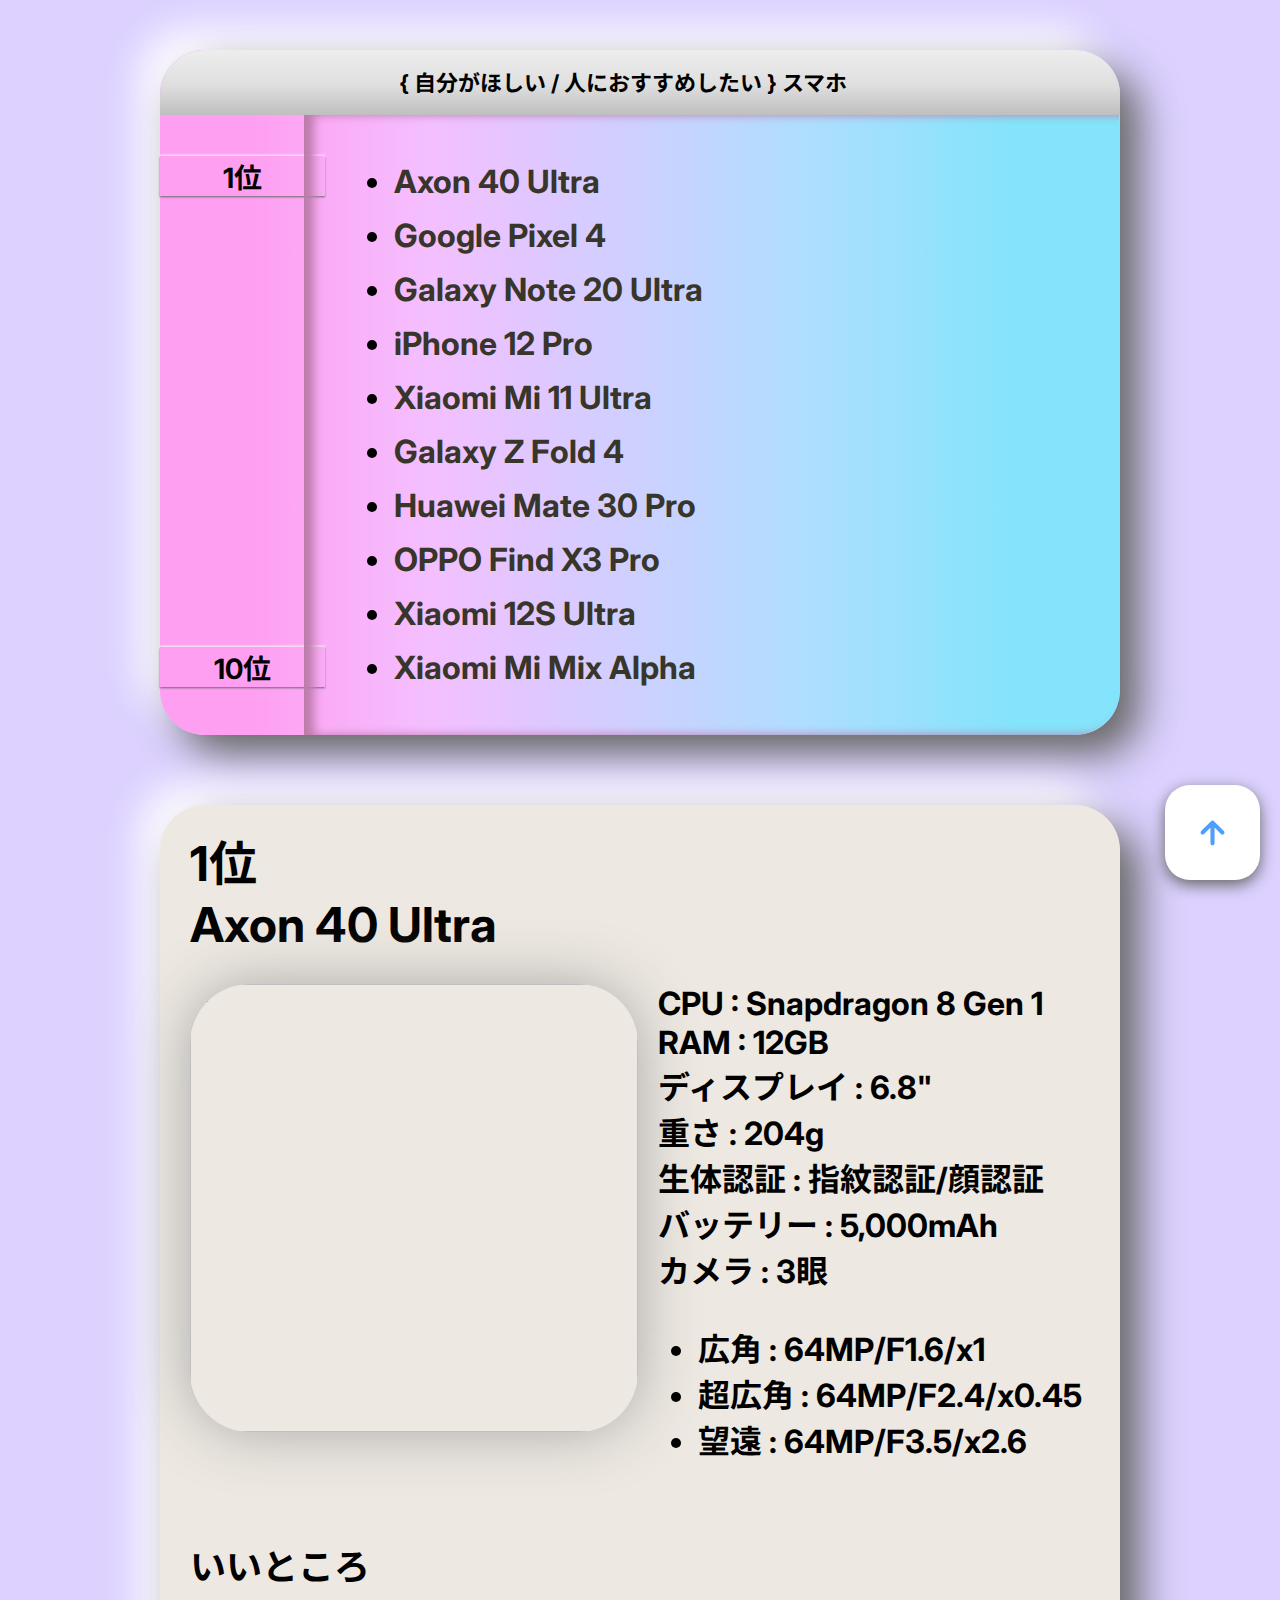
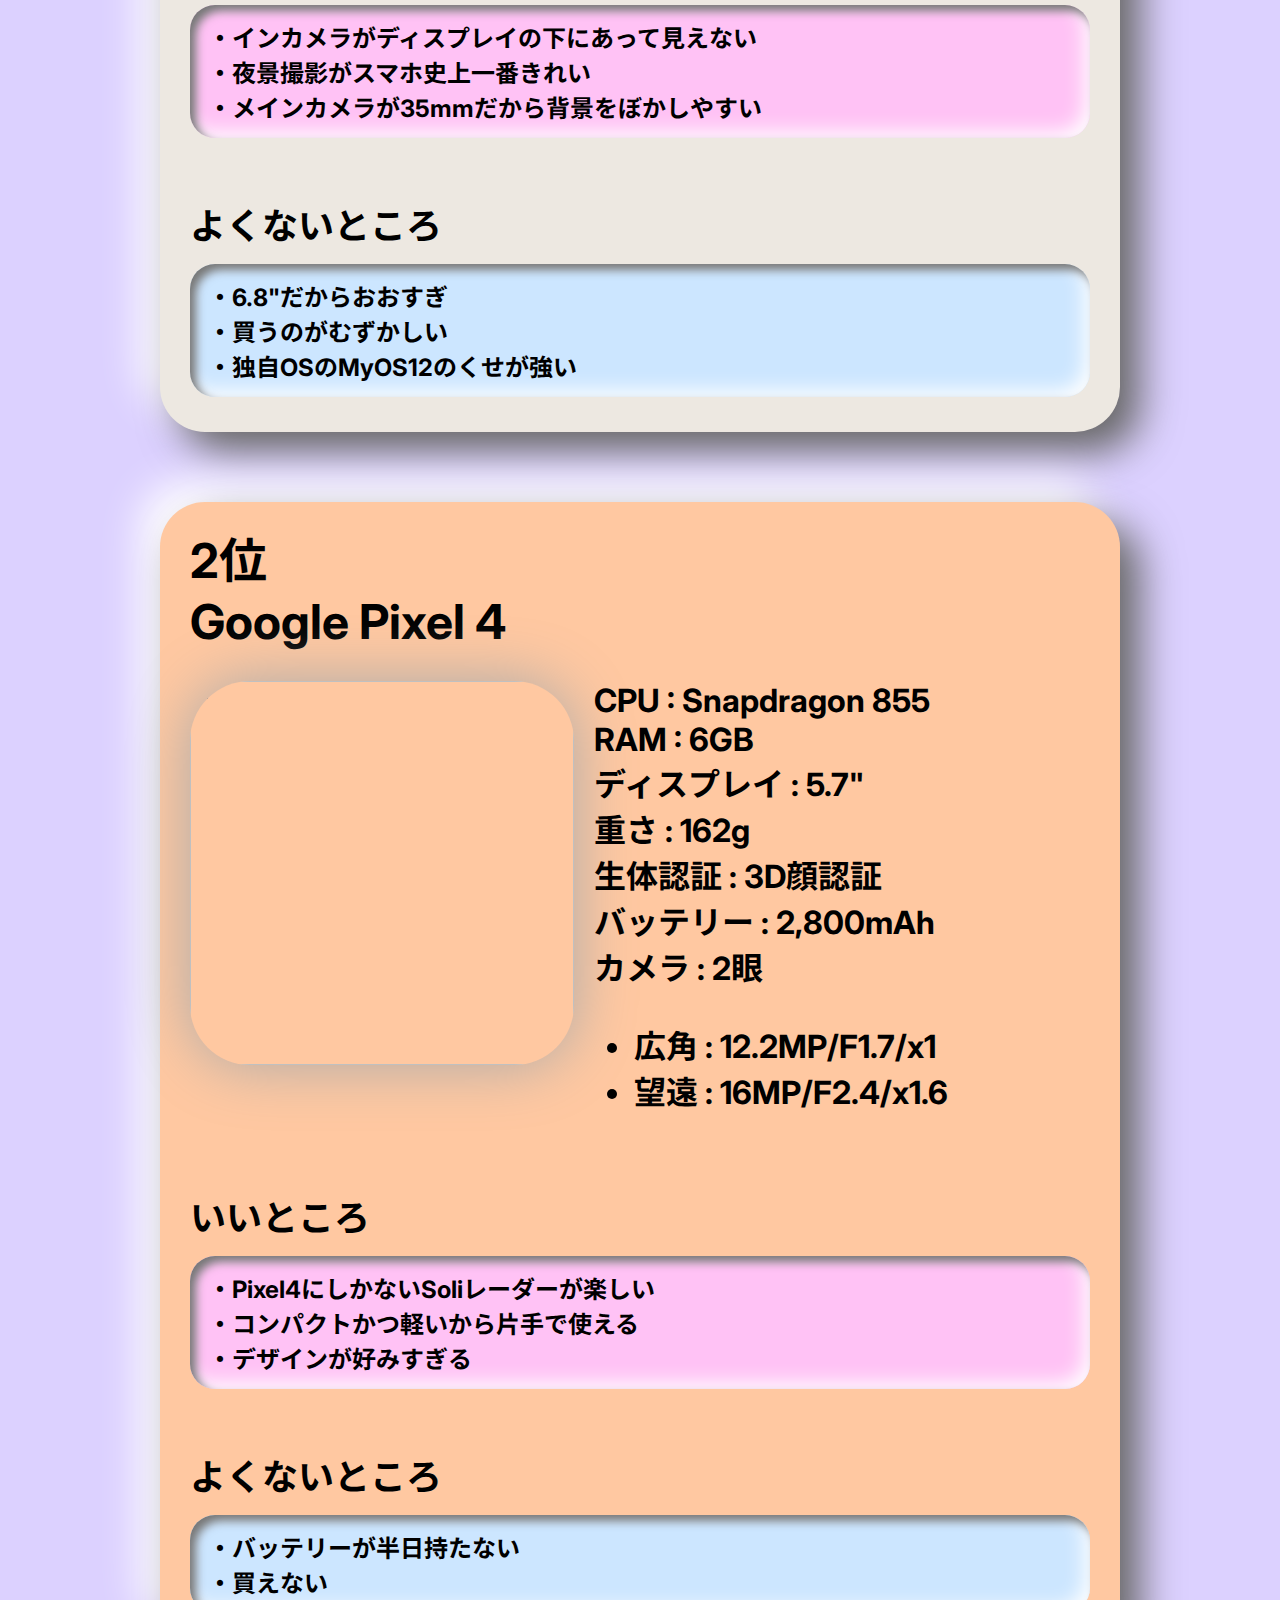
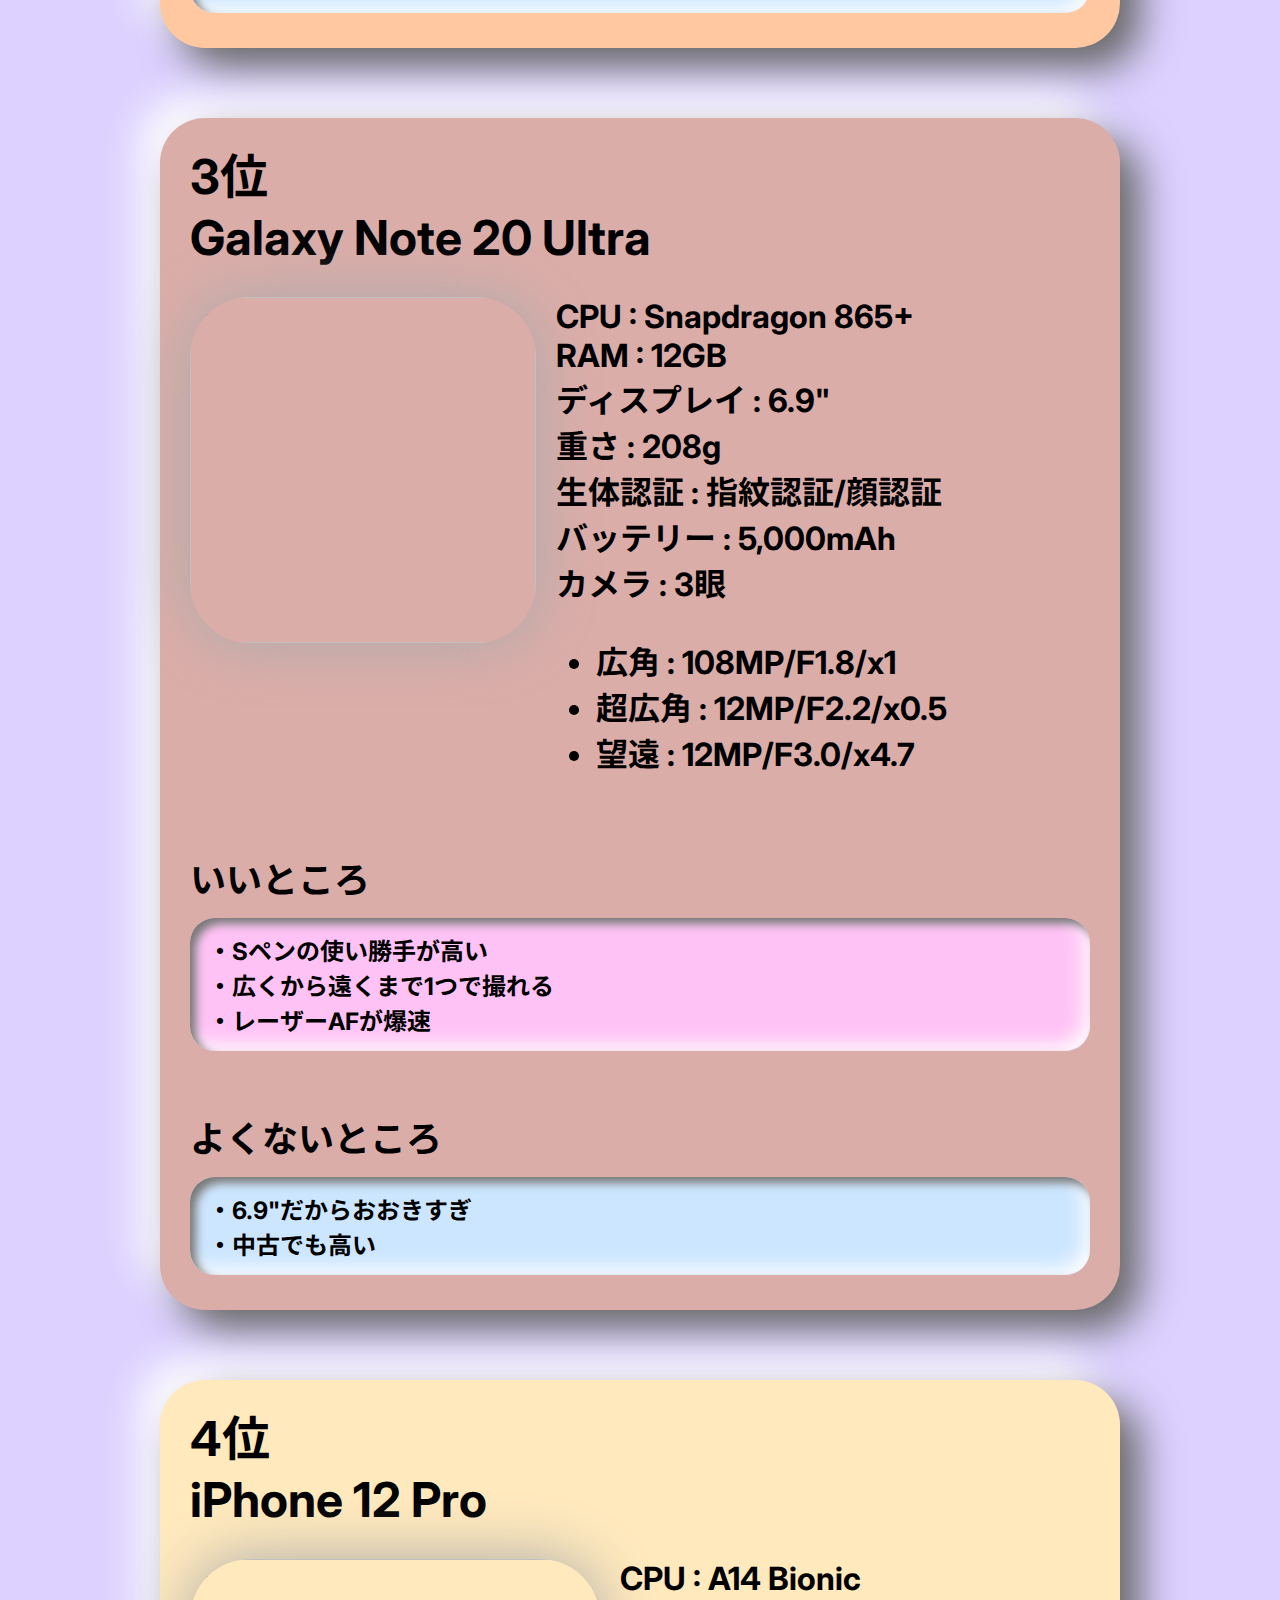
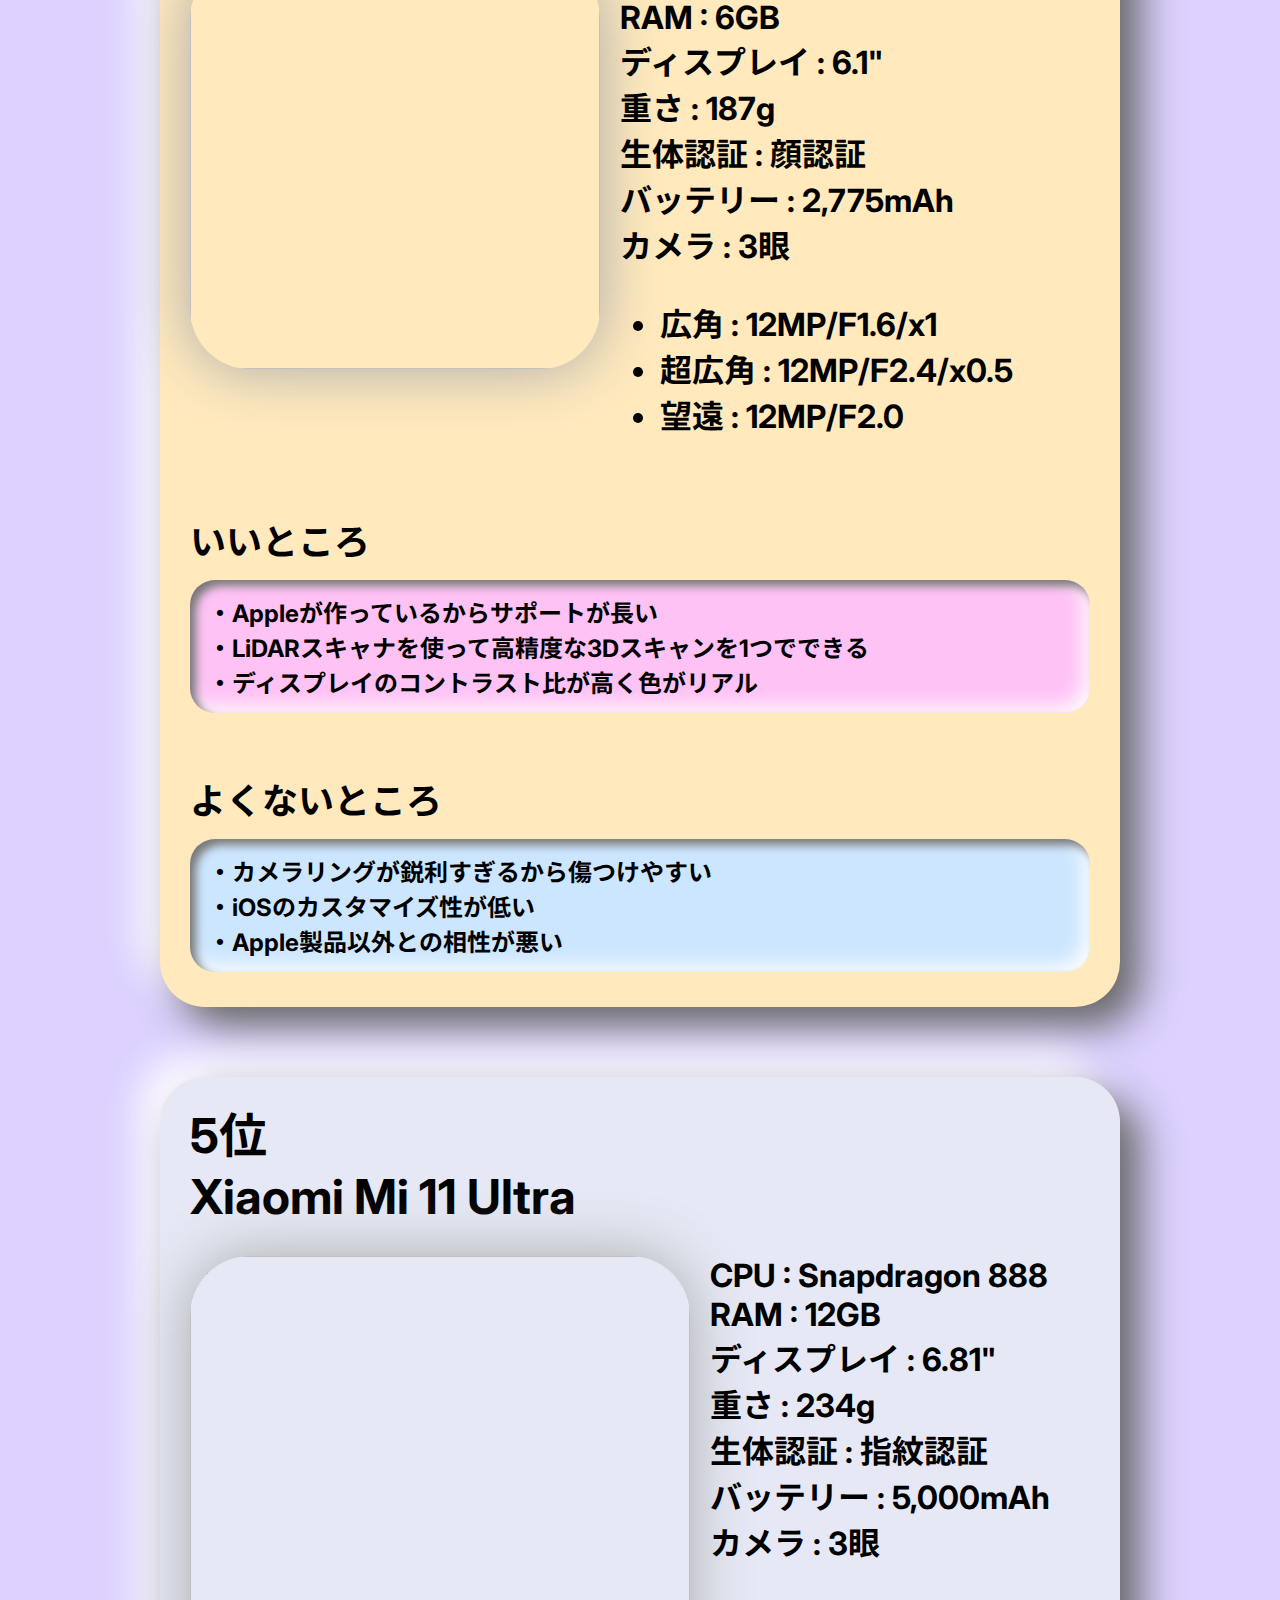
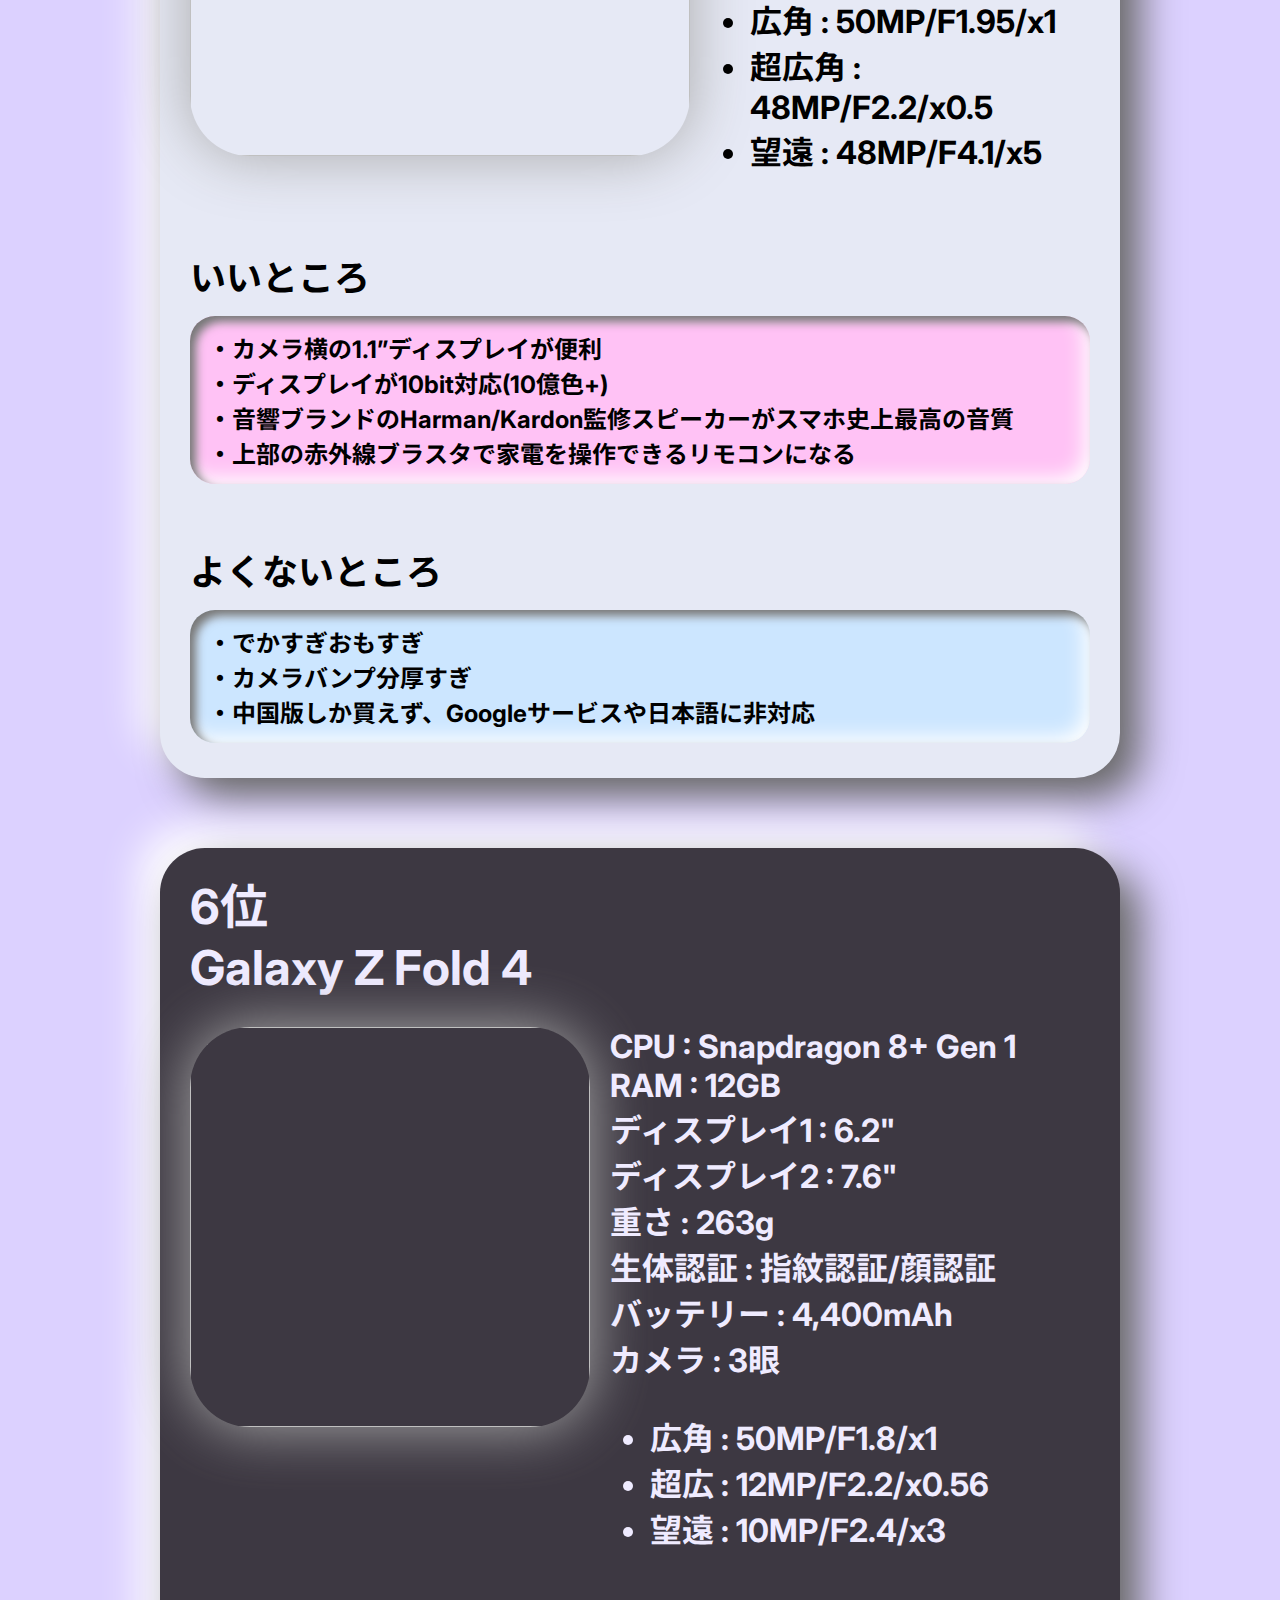
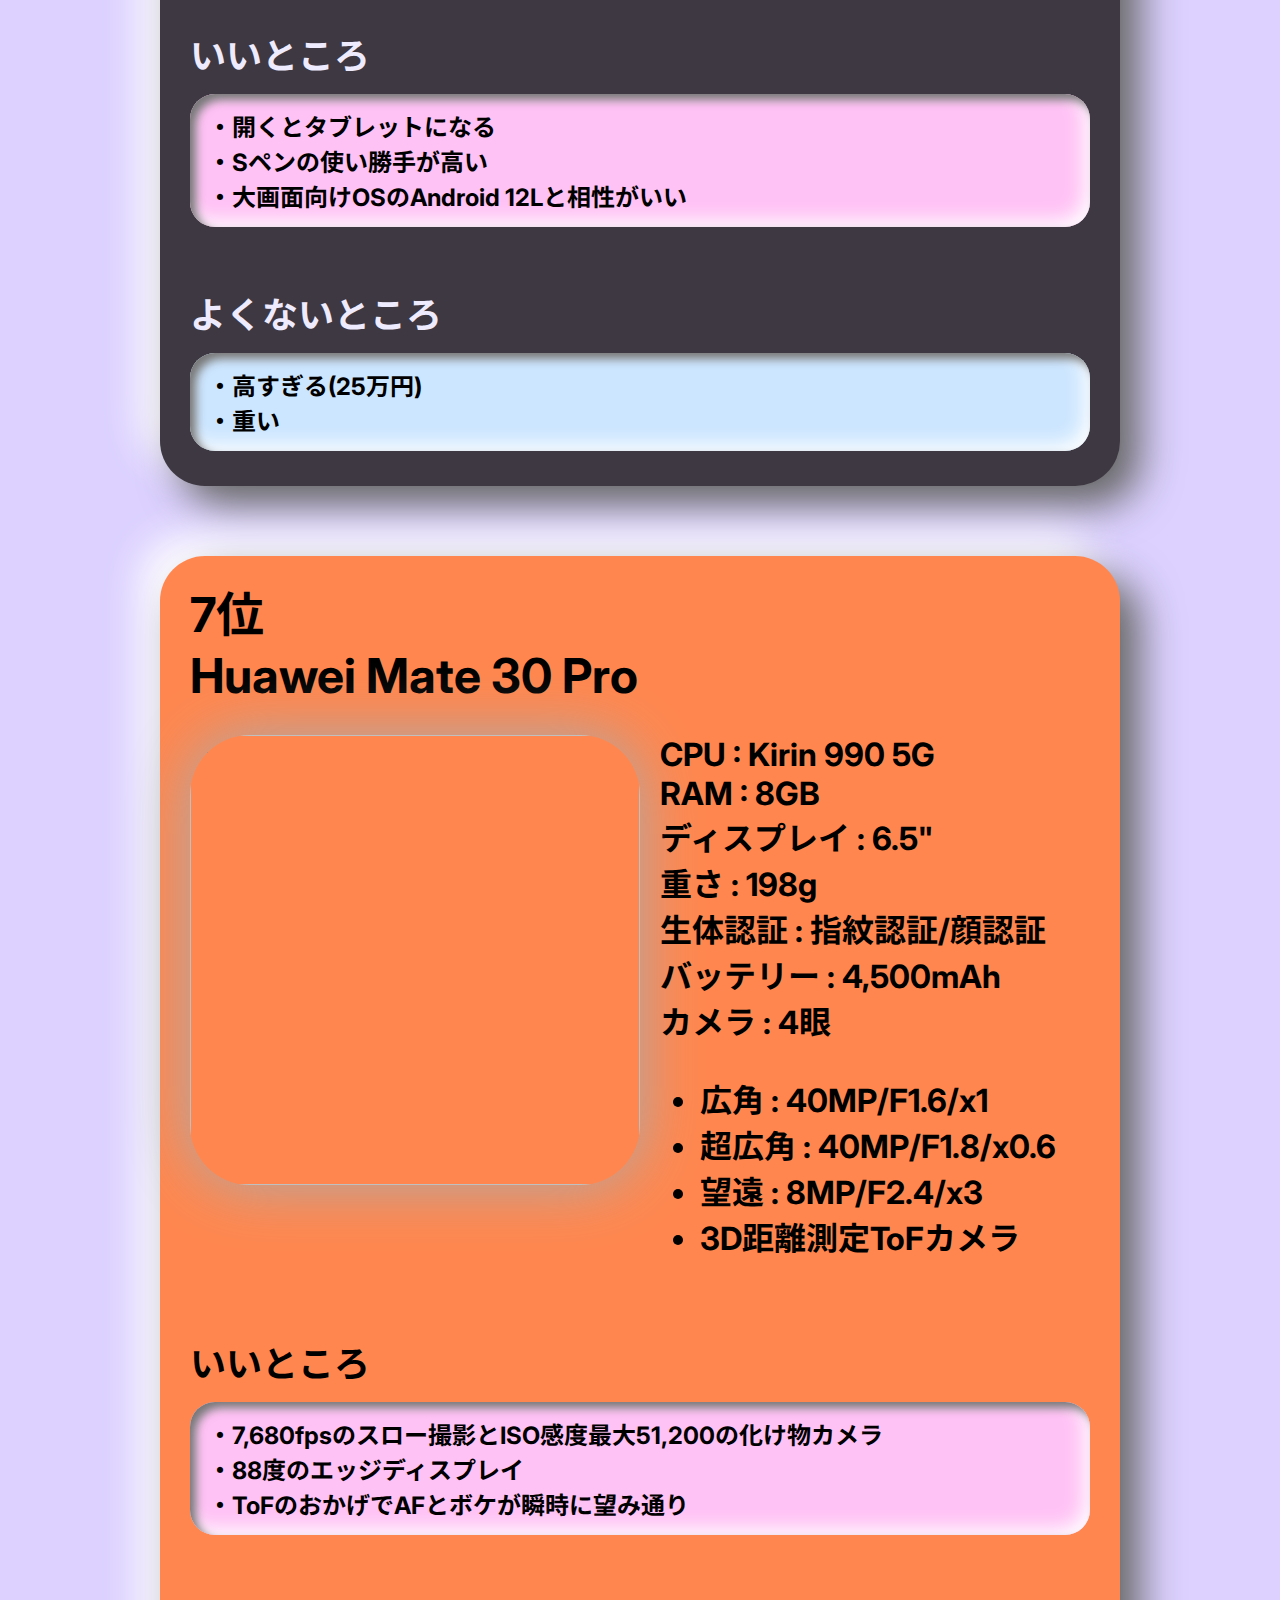
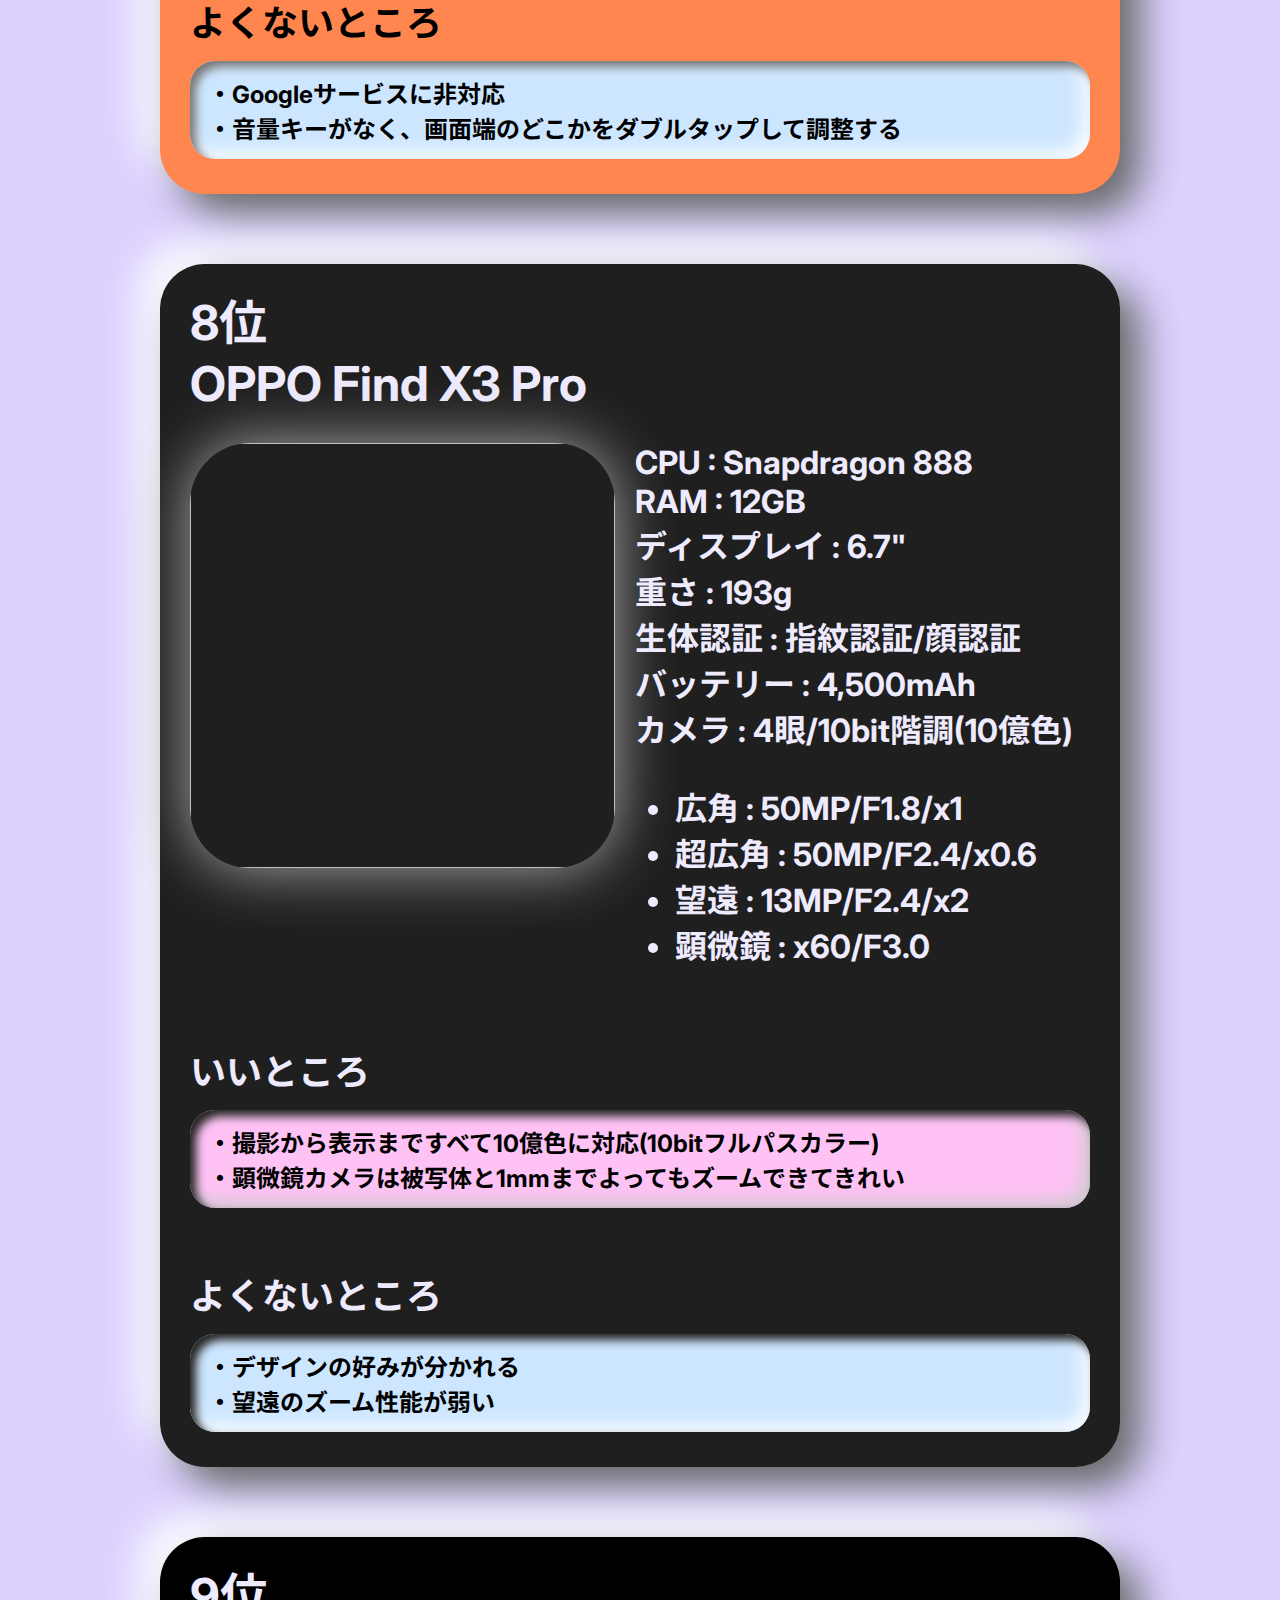
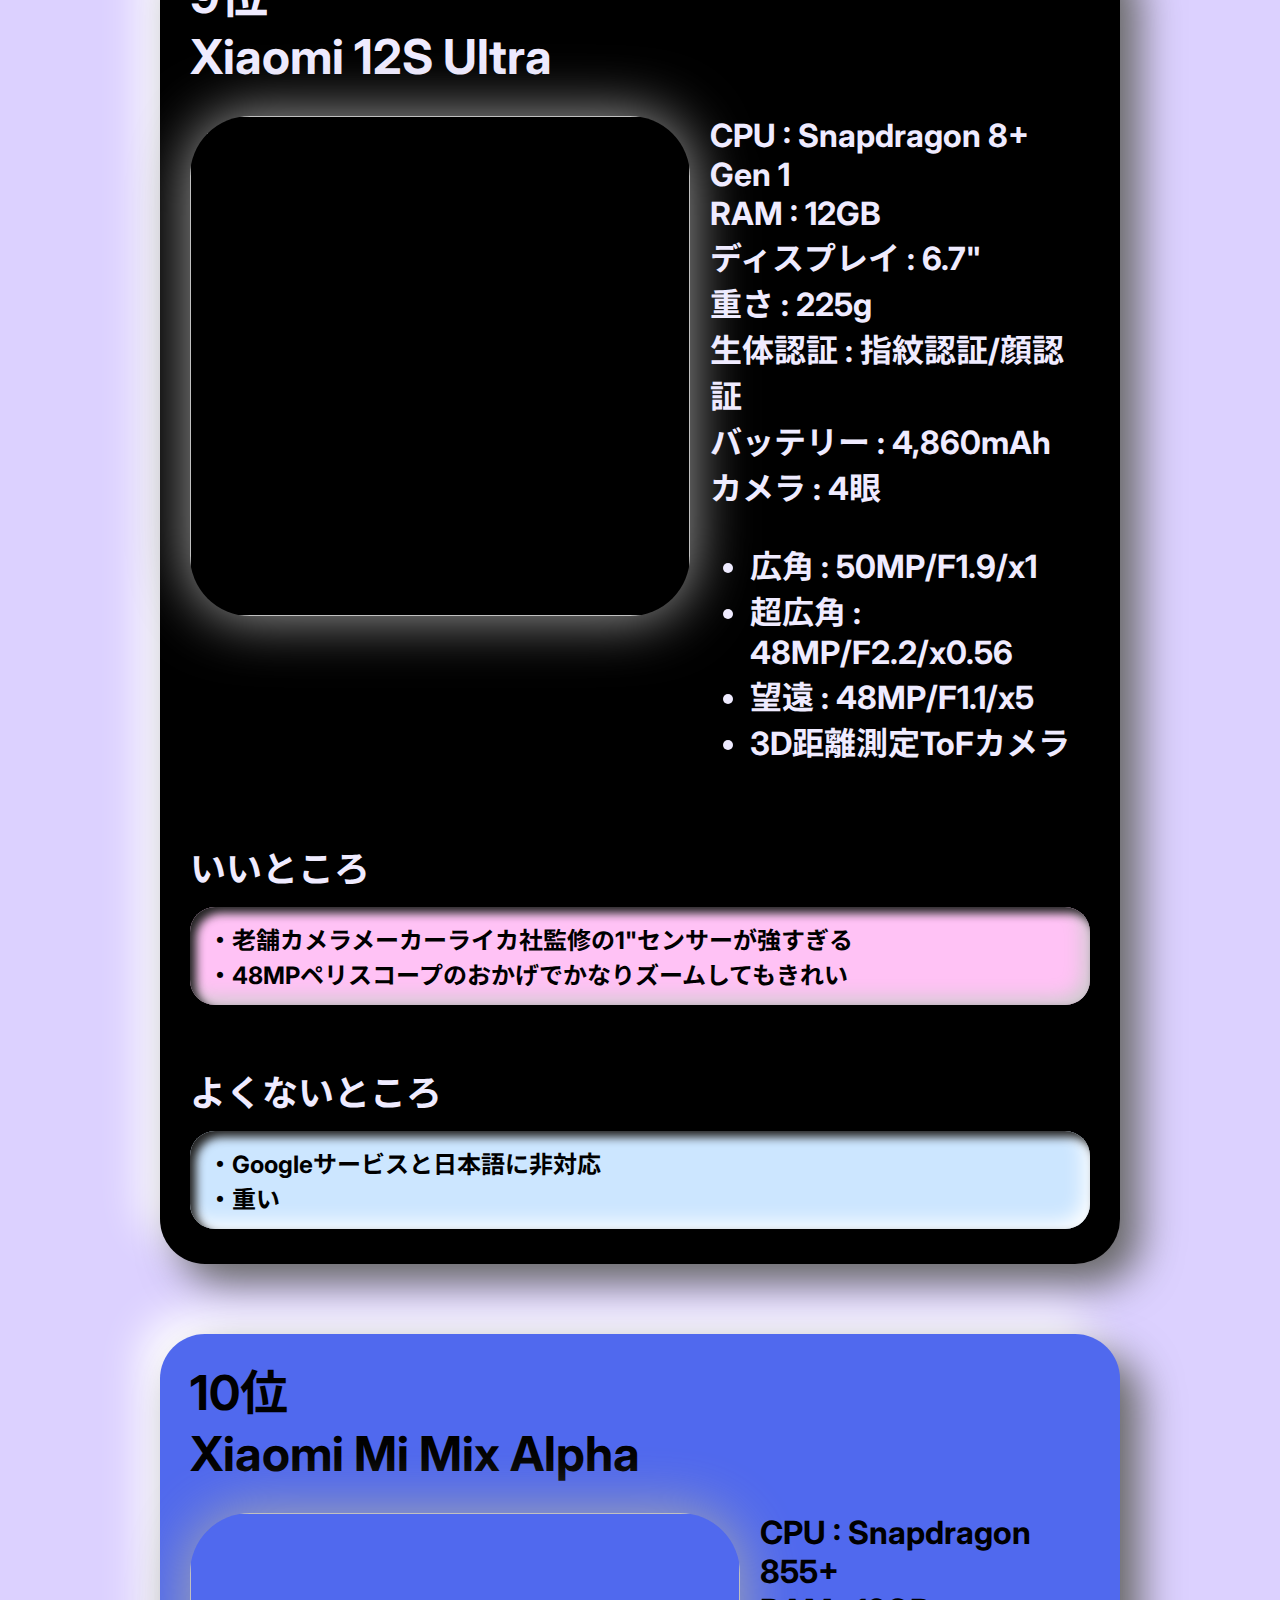
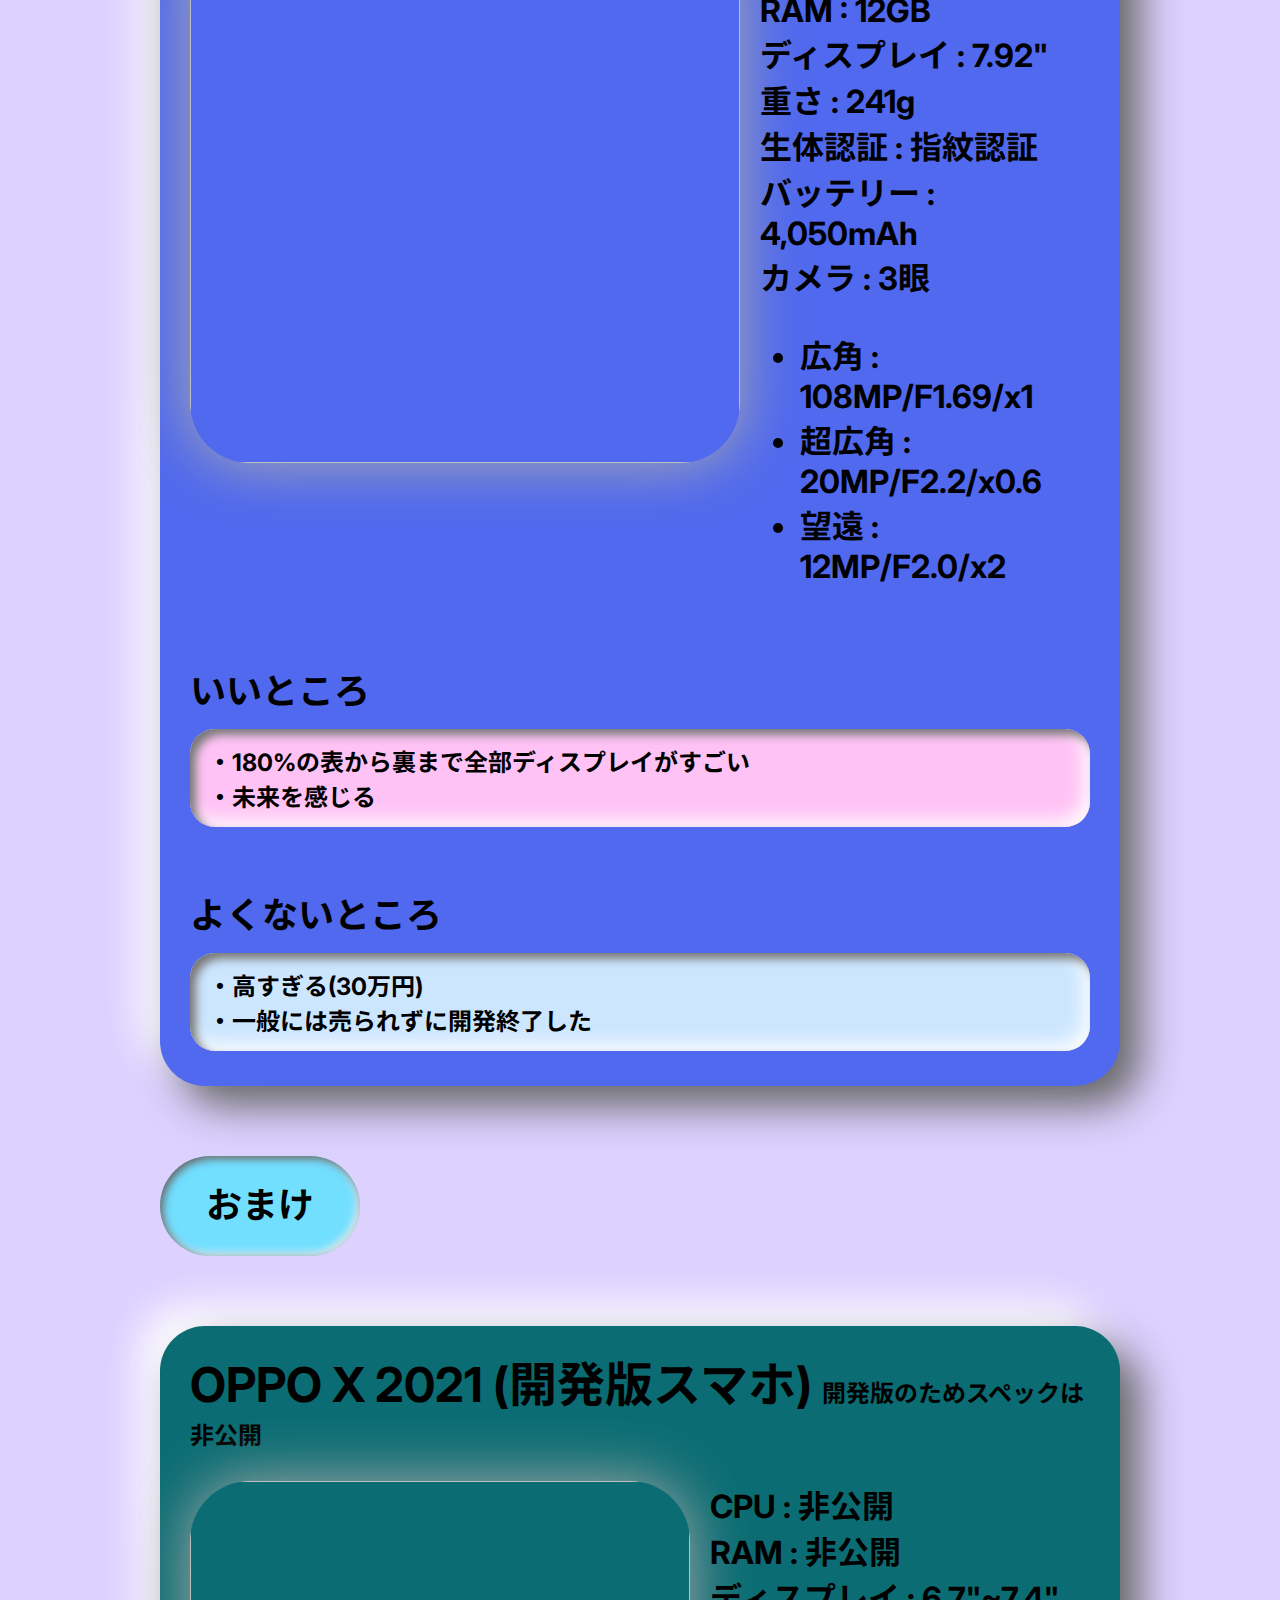
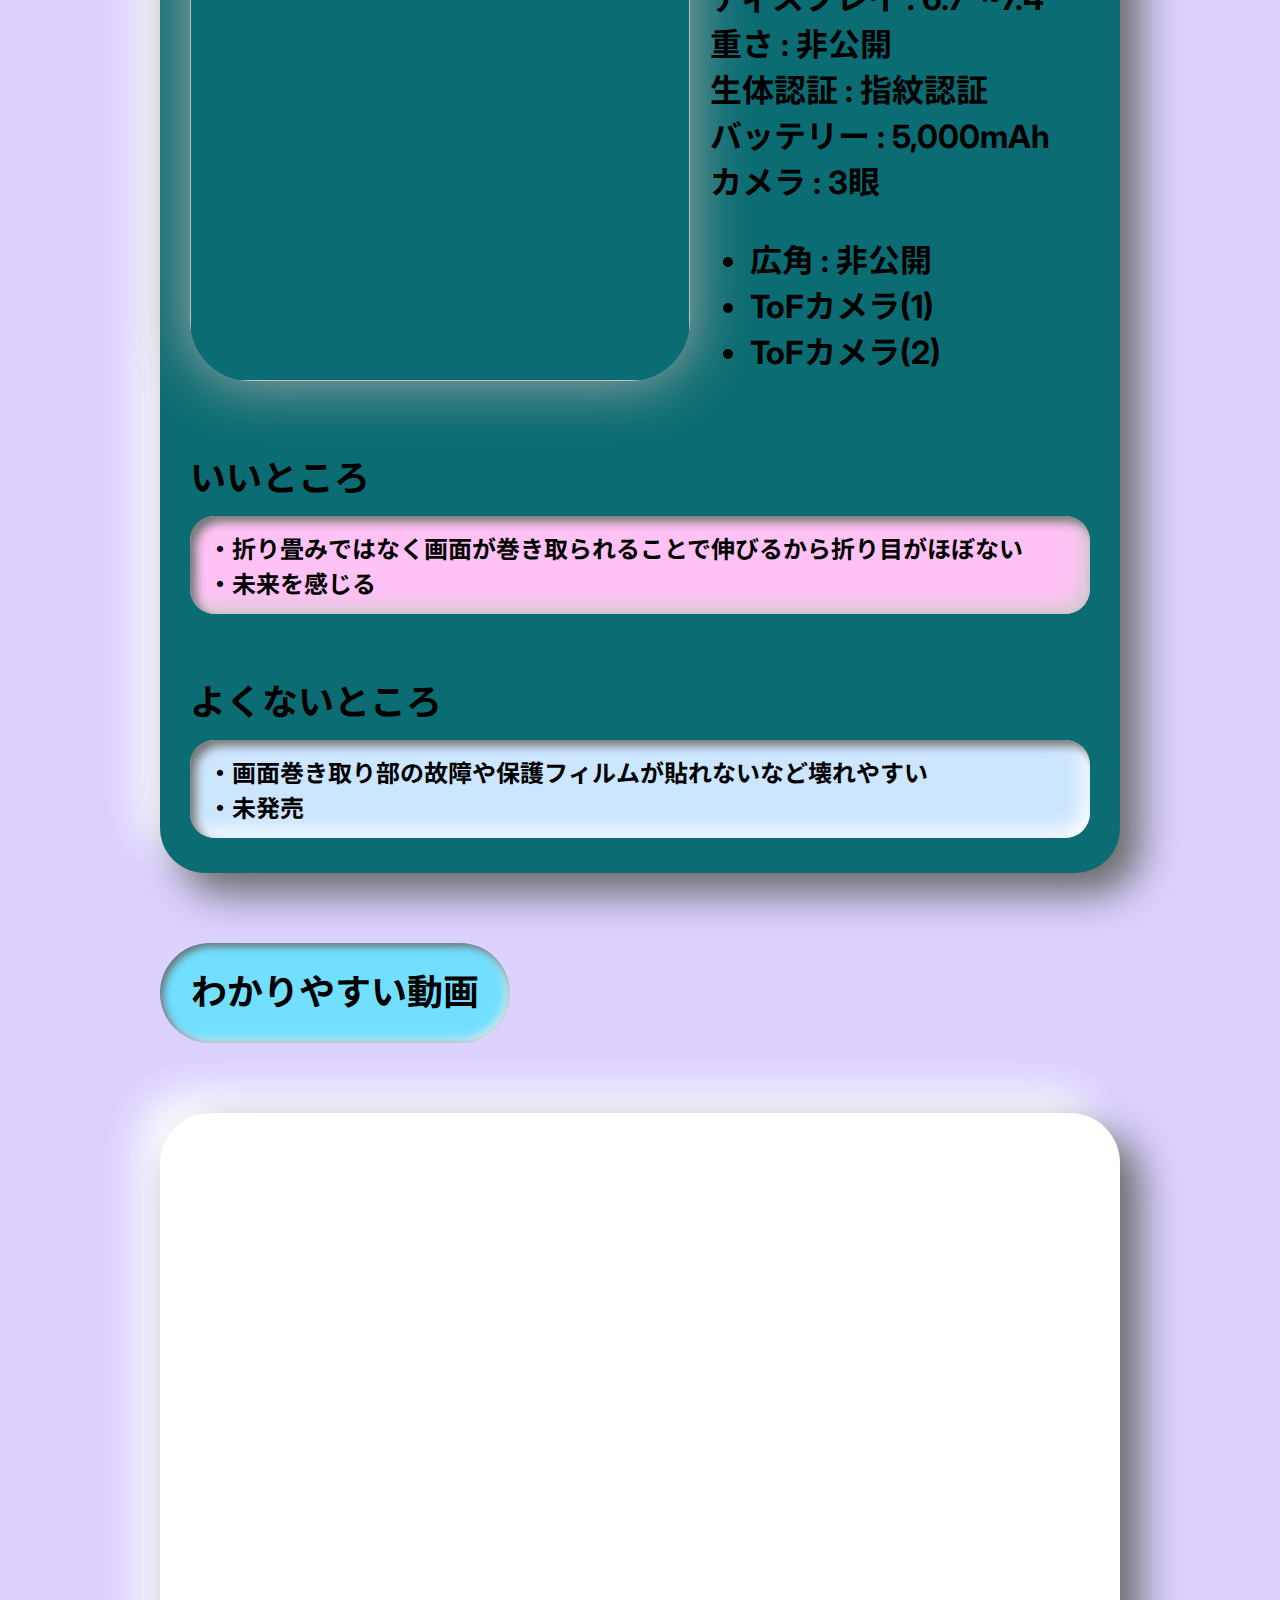
==== commit b4fe3e5d: "bug fix" ====
--- a/index.html
+++ b/index.html
@@ -26,7 +26,7 @@
               <div class="wrap" style="background-color: #ede8e1">
                    <text><font size=38px>1位<br>Axon 40 Ultra</font></text>
                    <div class="subs">
-                        <img src="https://i.expansys.net/img/b/380160/zte-axon-40-ultra-5g-dual-sim.jpg"/ style="height:35vw;">
+                        <img src="https://i.expansys.net/img/b/380160/zte-axon-40-ultra-5g-dual-sim.jpg"/ style="height:35vw;max-height:480px;">
                             <text>CPU : Snapdragon 8 Gen 1<br>RAM : 12GB<br>ディスプレイ : 6.8"<br>重さ : 204g<br>生体認証 :  指紋認証/顔認証<br>バッテリー : 5,000mAh<br>カメラ : 3眼<ul><li>広角 : 64MP/F1.6/x1<li>超広角 : 64MP/F2.4/x0.45<li>望遠 : 64MP/F3.5/x2.6<ul></>
                    </div>
 
@@ -47,7 +47,7 @@
 <div class="wrap" style="background-color: #ffc8a1;">
                    <text><font size=38px>2位<br>Google Pixel 4</font></text>
                    <div class="subs">
-                        <img src="https://japan.cnet.com/storage/2019/10/16/289c48a570b98a7f055bf197fea50439/pixel10.jpg"/ style="height:30vw;">
+                        <img src="https://japan.cnet.com/storage/2019/10/16/289c48a570b98a7f055bf197fea50439/pixel10.jpg"/ style="height:30vw;max-height:450px;">
                             <text>CPU : Snapdragon 855<br>RAM : 6GB<br>ディスプレイ : 5.7"<br>重さ : 	162g<br>生体認証 :  3D顔認証<br>バッテリー : 2,800mAh<br>カメラ : 2眼<ul><li>広角 : 12.2MP/F1.7/x1<li>望遠 : 16MP/F2.4/x1.6<ul></>
                    </div>
                    <div class="good">
@@ -67,7 +67,7 @@
 <div class="wrap" style="background-color: #dbada9;">
                    <text><font size=38px>3位<br>Galaxy Note 20 Ultra</font></text>
                    <div class="subs">
-                        <img src="https://img1.kakaku.k-img.com/images/smartphone/icv/f_J0000033929.jpg"/ style="height:27vw";>
+                        <img src="https://img1.kakaku.k-img.com/images/smartphone/icv/f_J0000033929.jpg"/ style="height:27vw;max-height:450px;">
                             <text>CPU : Snapdragon 865+<br>RAM : 12GB<br>ディスプレイ : 6.9"<br>重さ : 208g<br>生体認証 :  指紋認証/顔認証<br>バッテリー : 5,000mAh<br>カメラ : 3眼<ul><li>広角 : 108MP/F1.8/x1<li>超広角 : 12MP/F2.2/x0.5<li>望遠 : 12MP/F3.0/x4.7<ul></>
                    </div>
                    <div class="good">
@@ -343,7 +343,7 @@
 }
 
 .outro-left{
-width:11.5%;
+width:165px;
 position:absolute;
 text-align:center;
 }
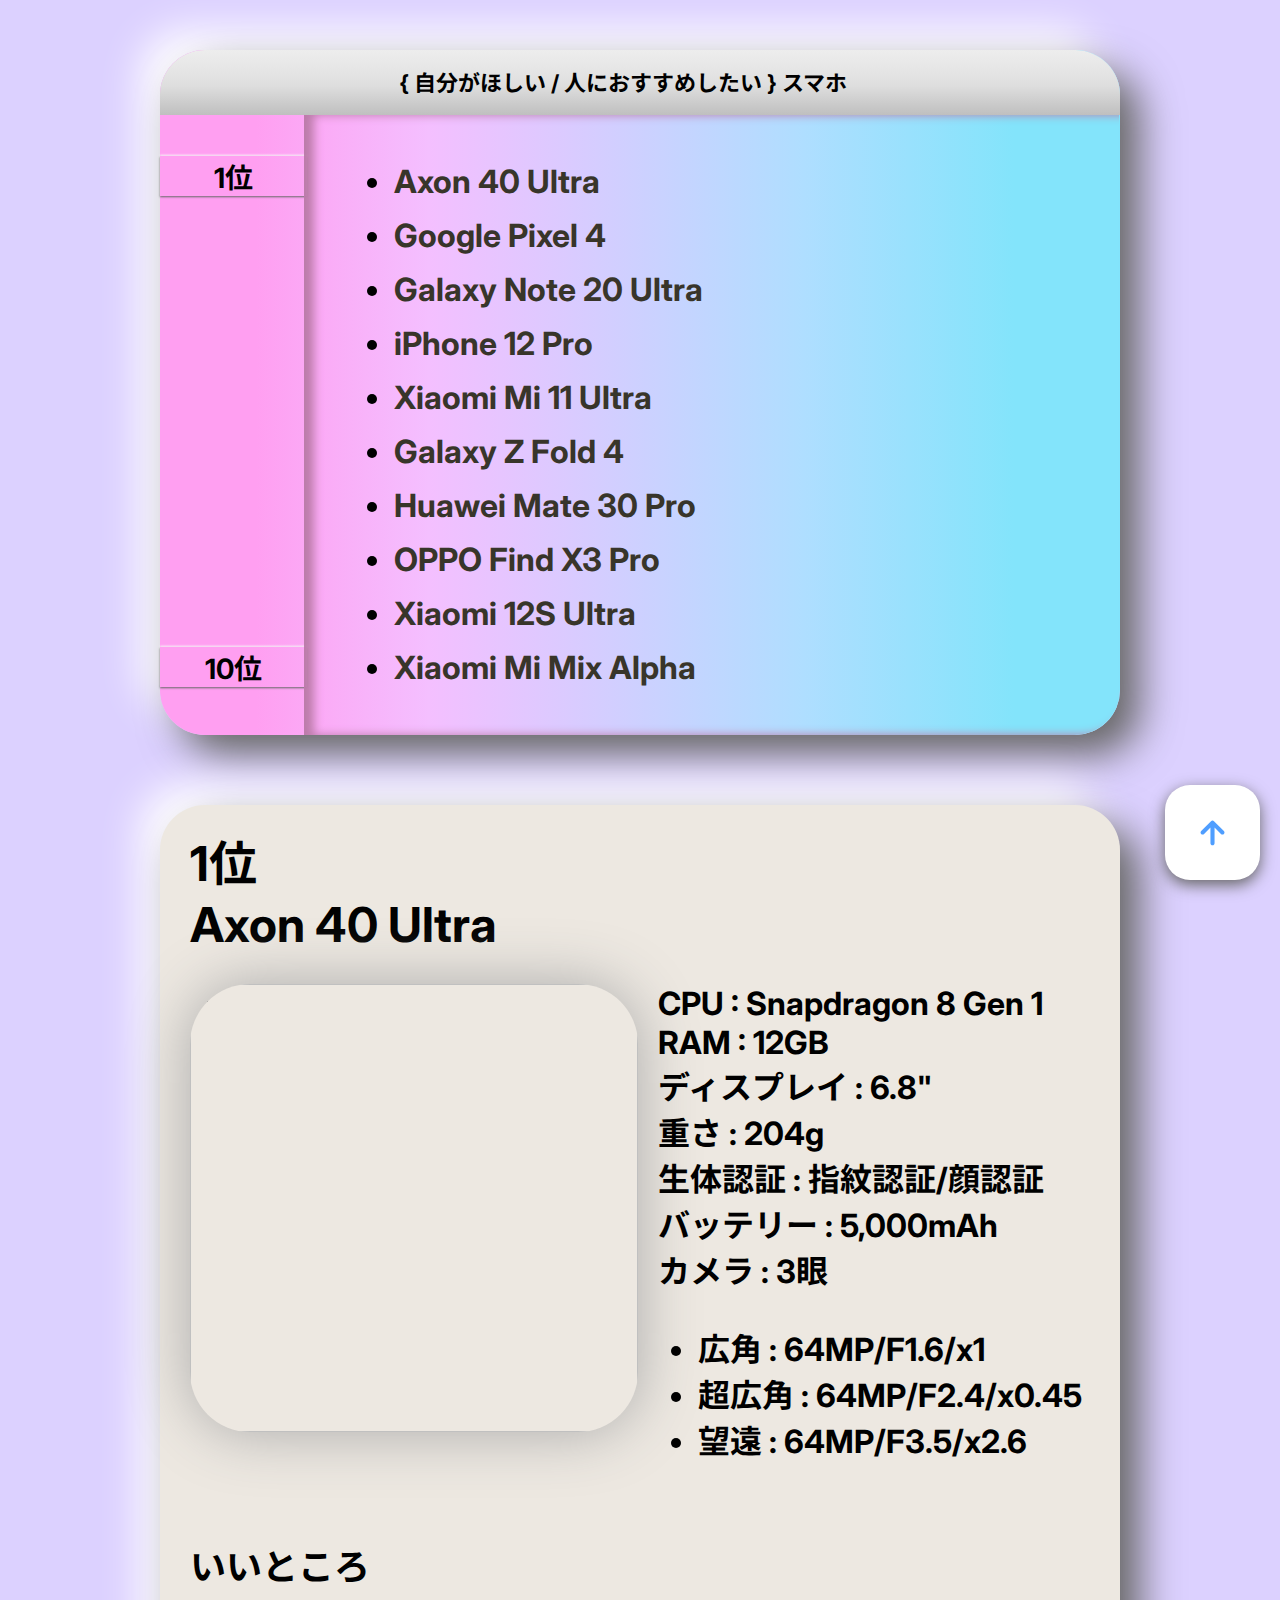
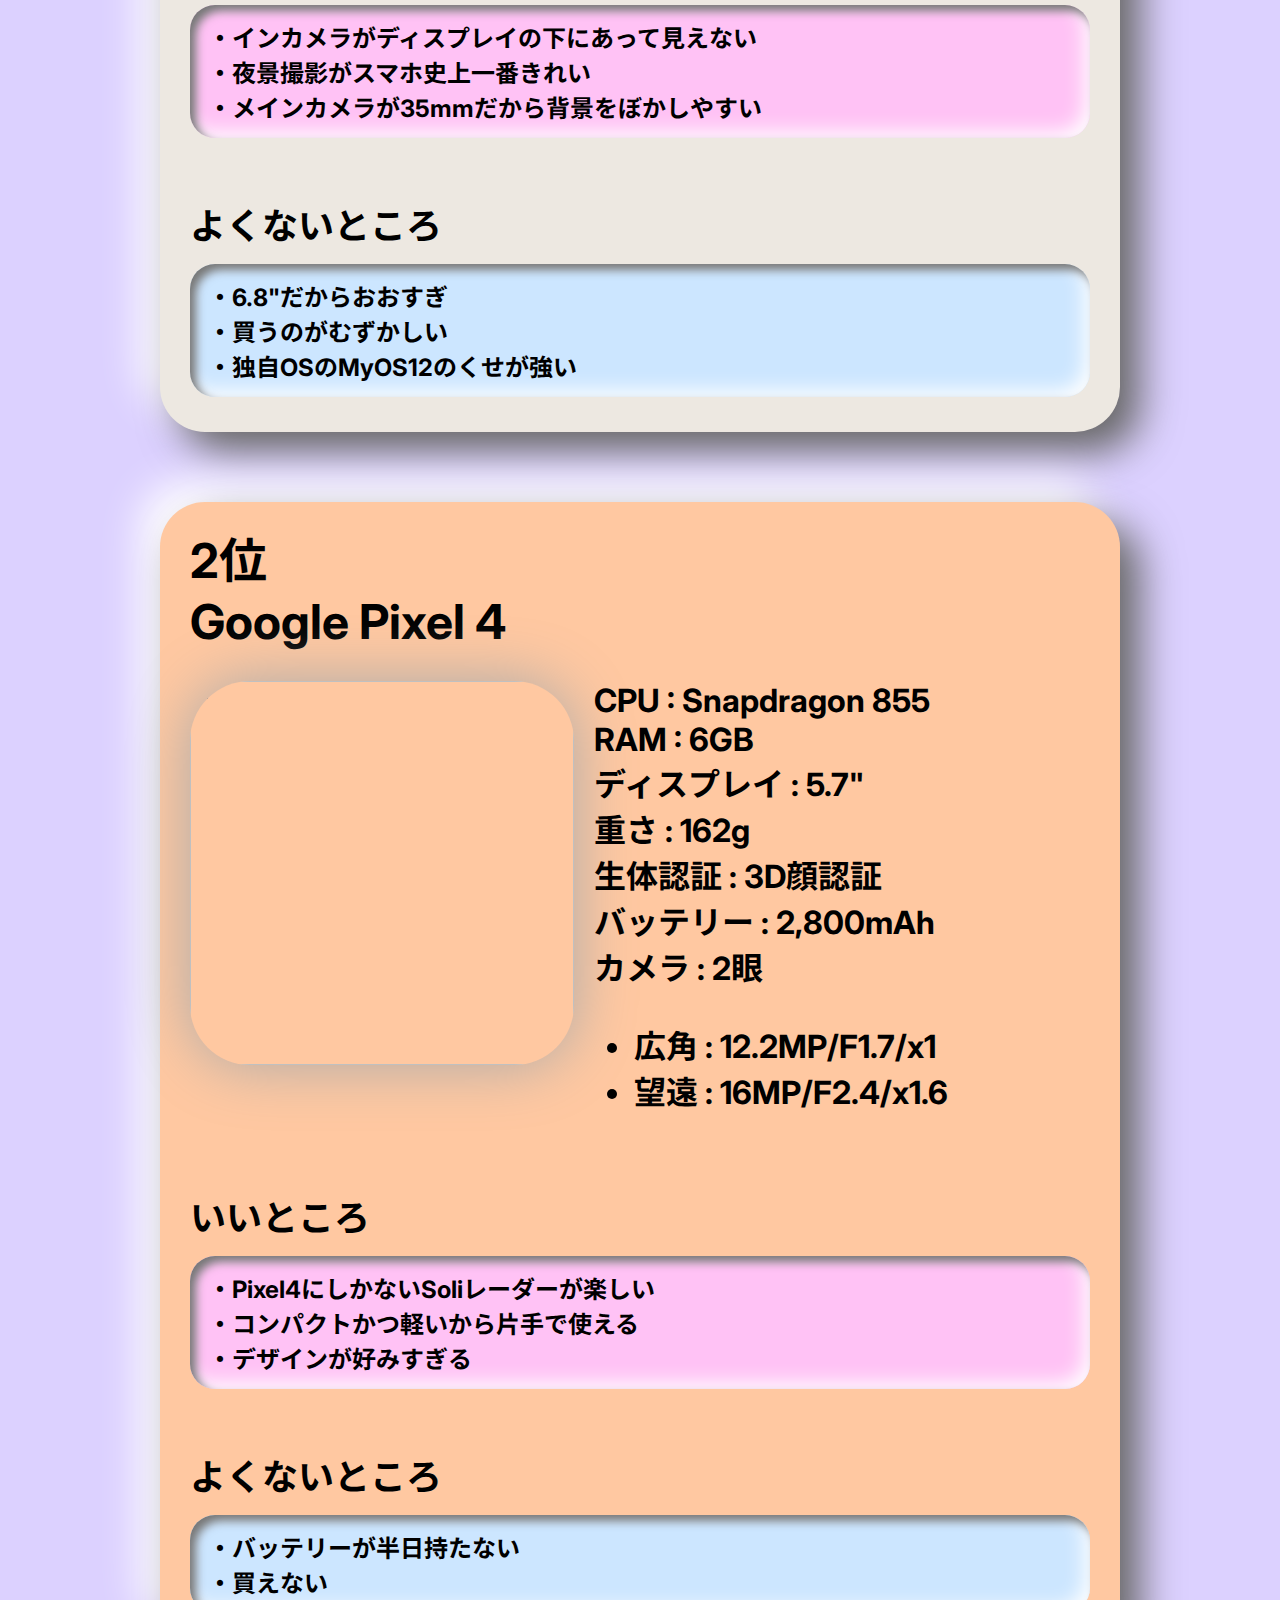
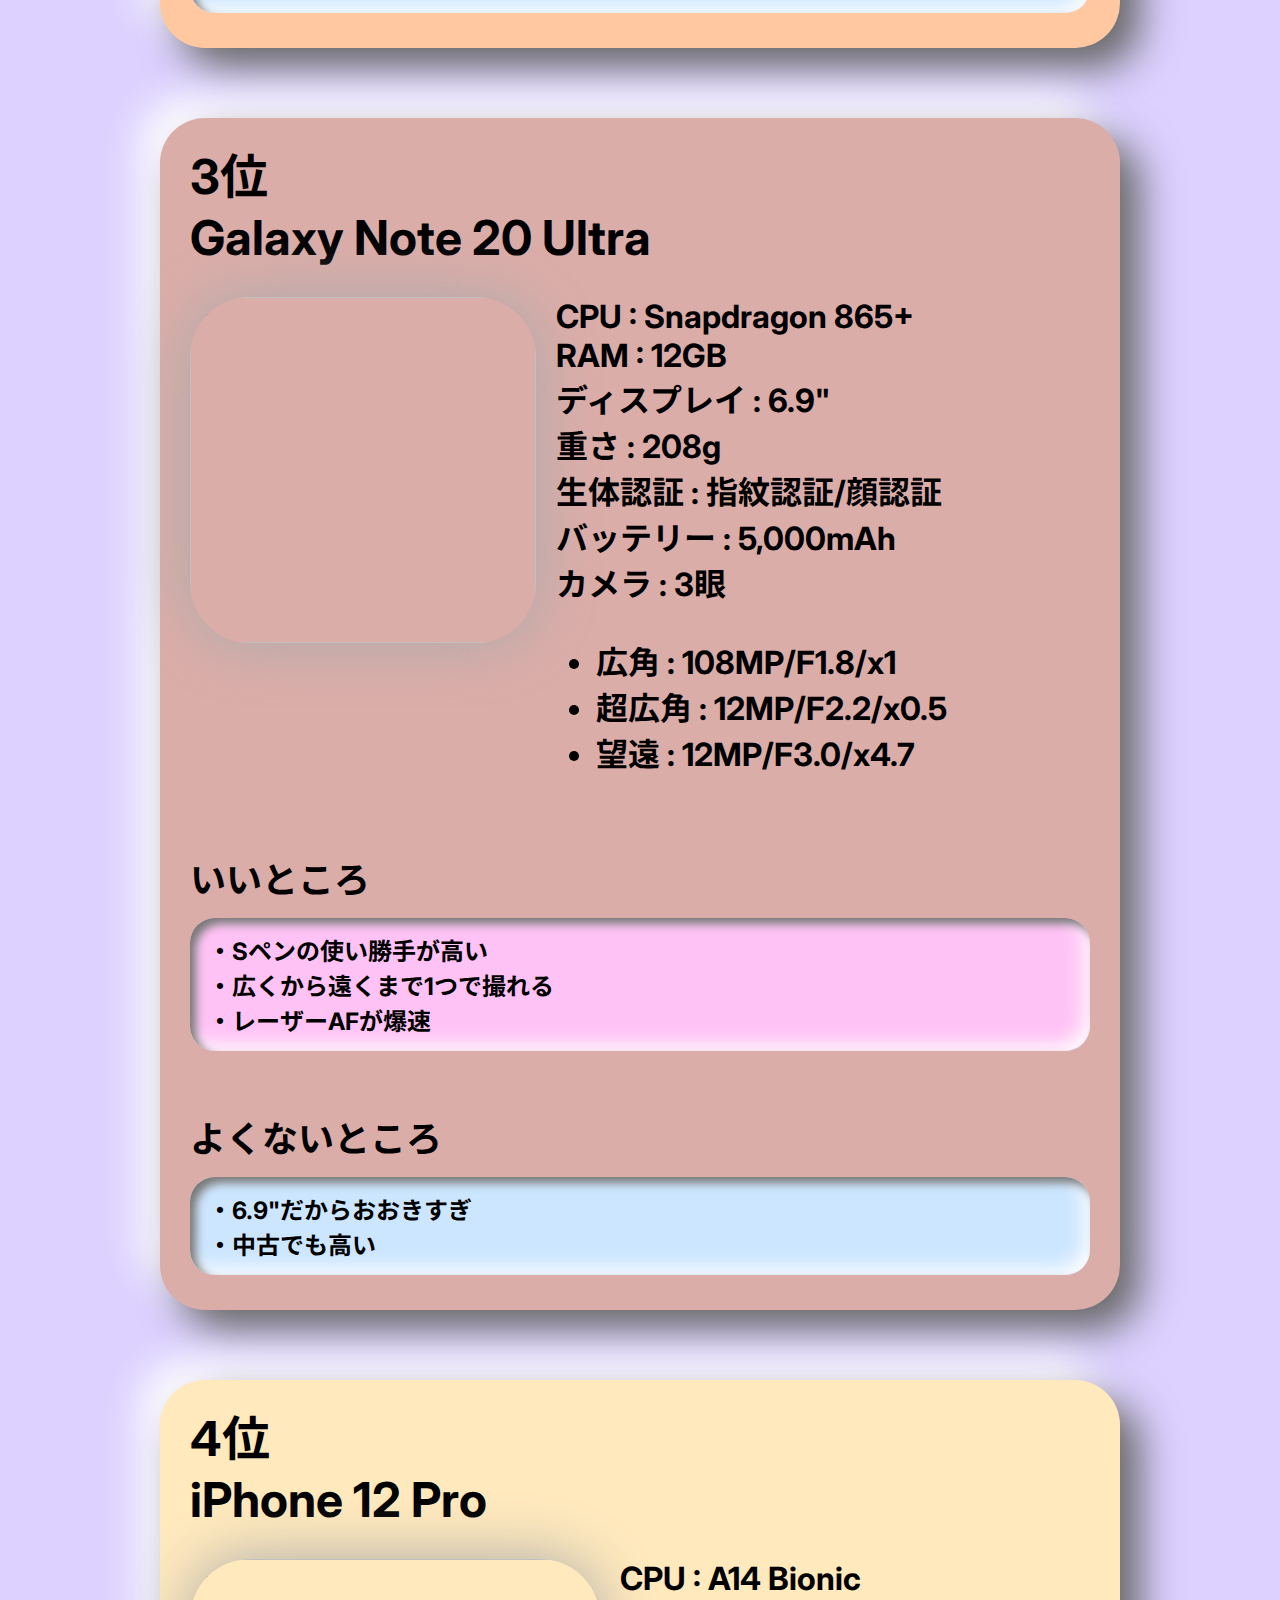
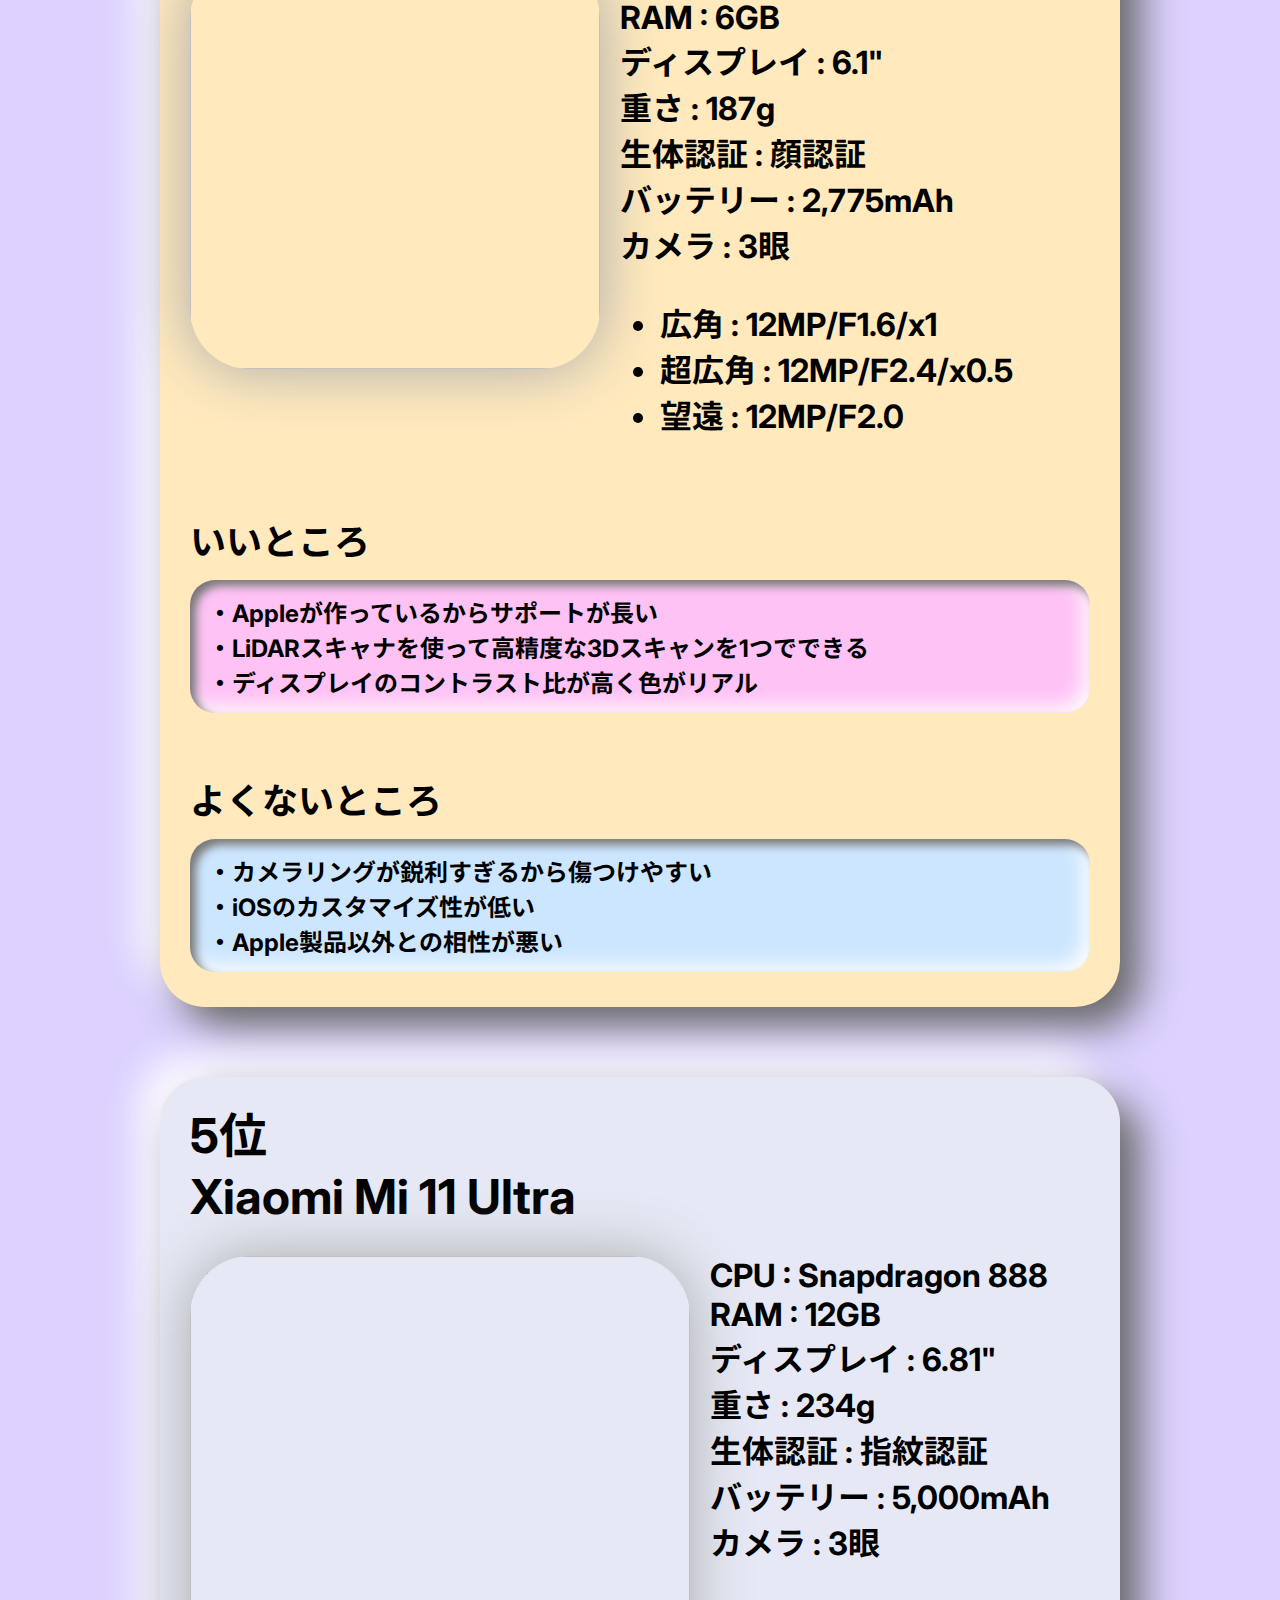
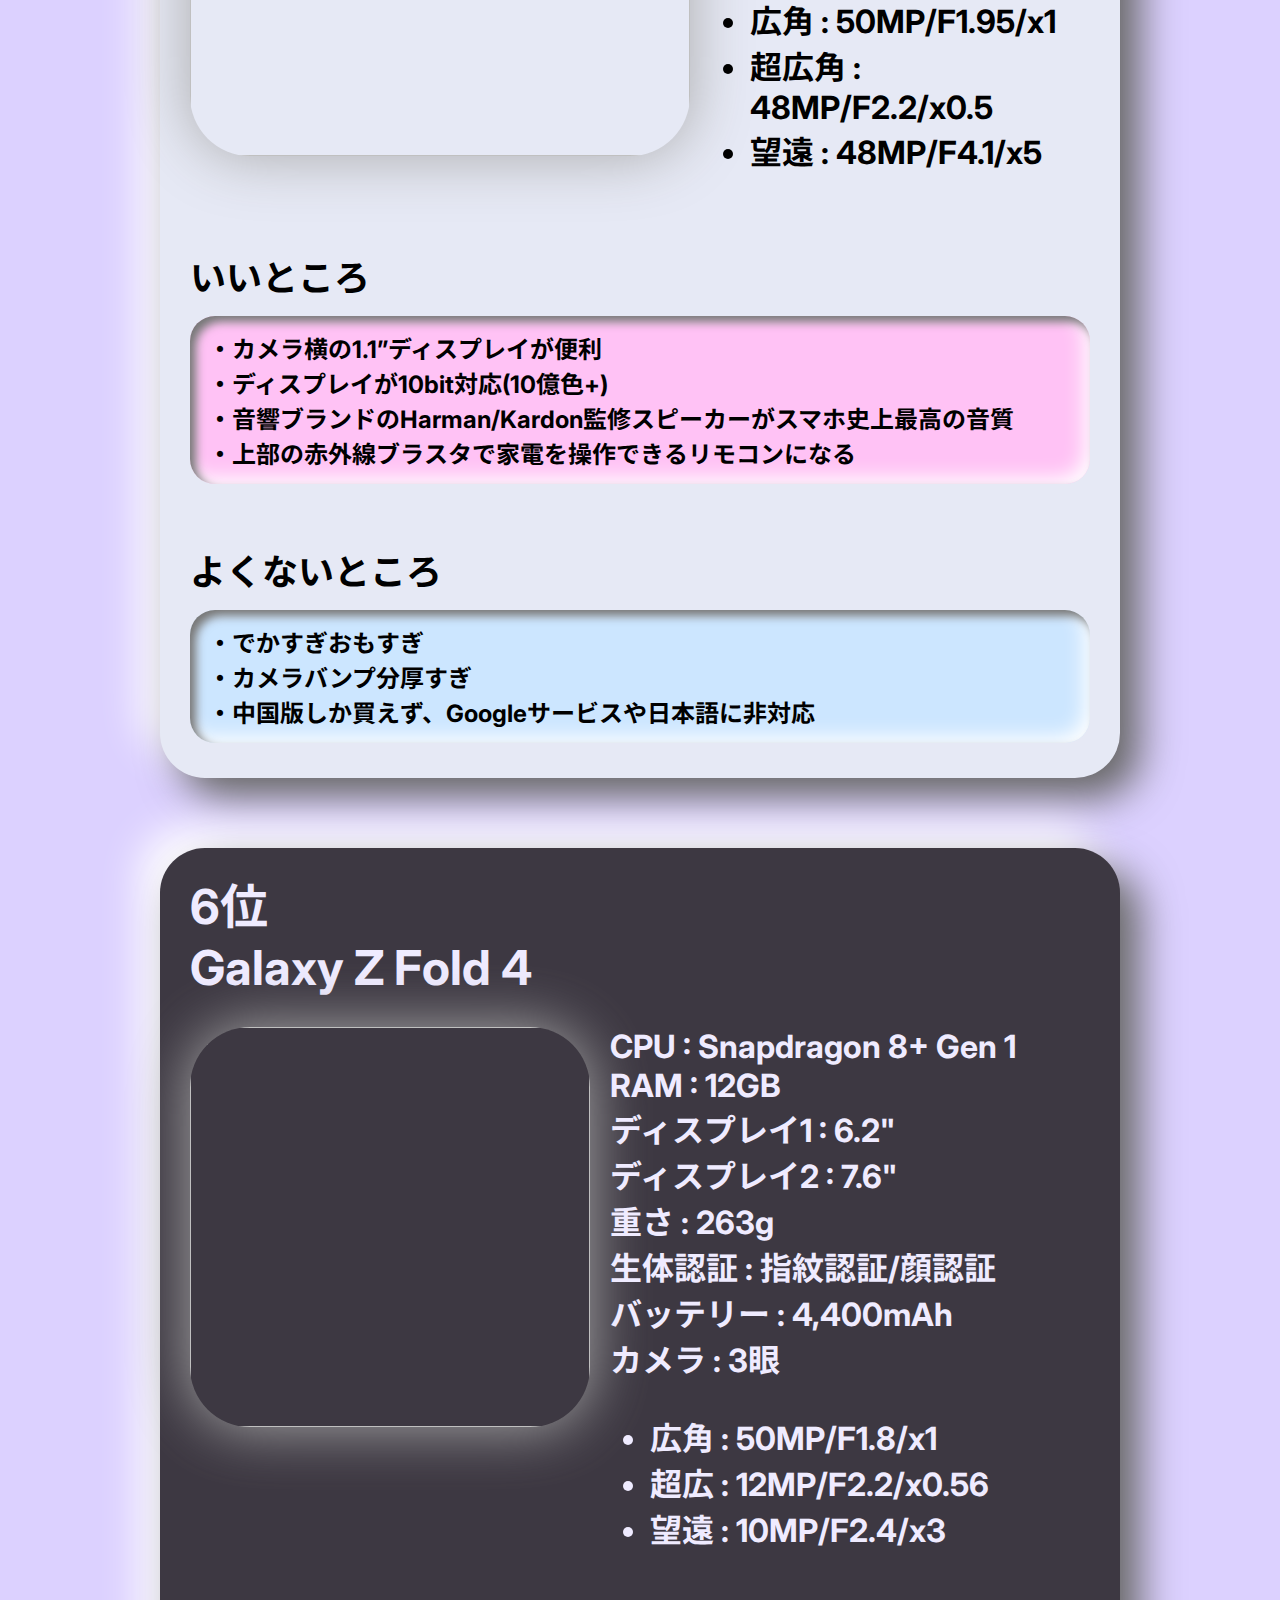
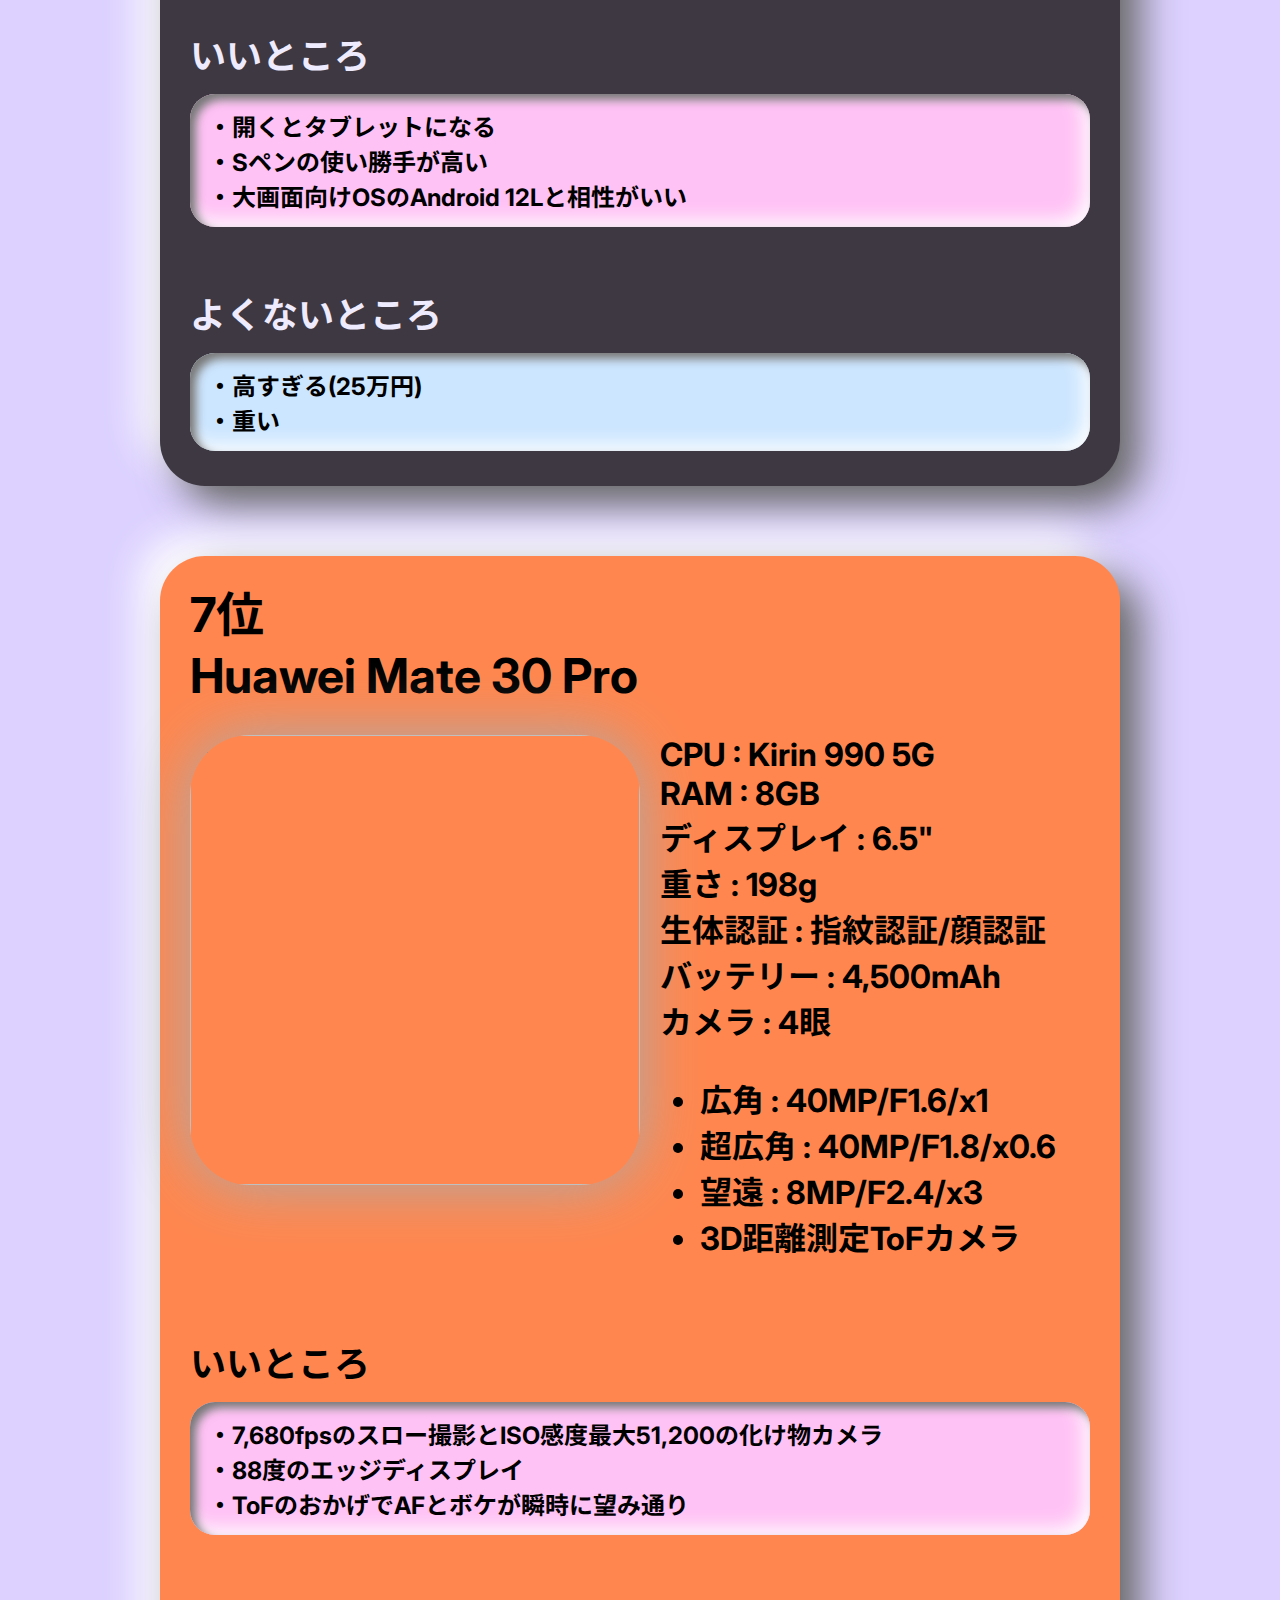
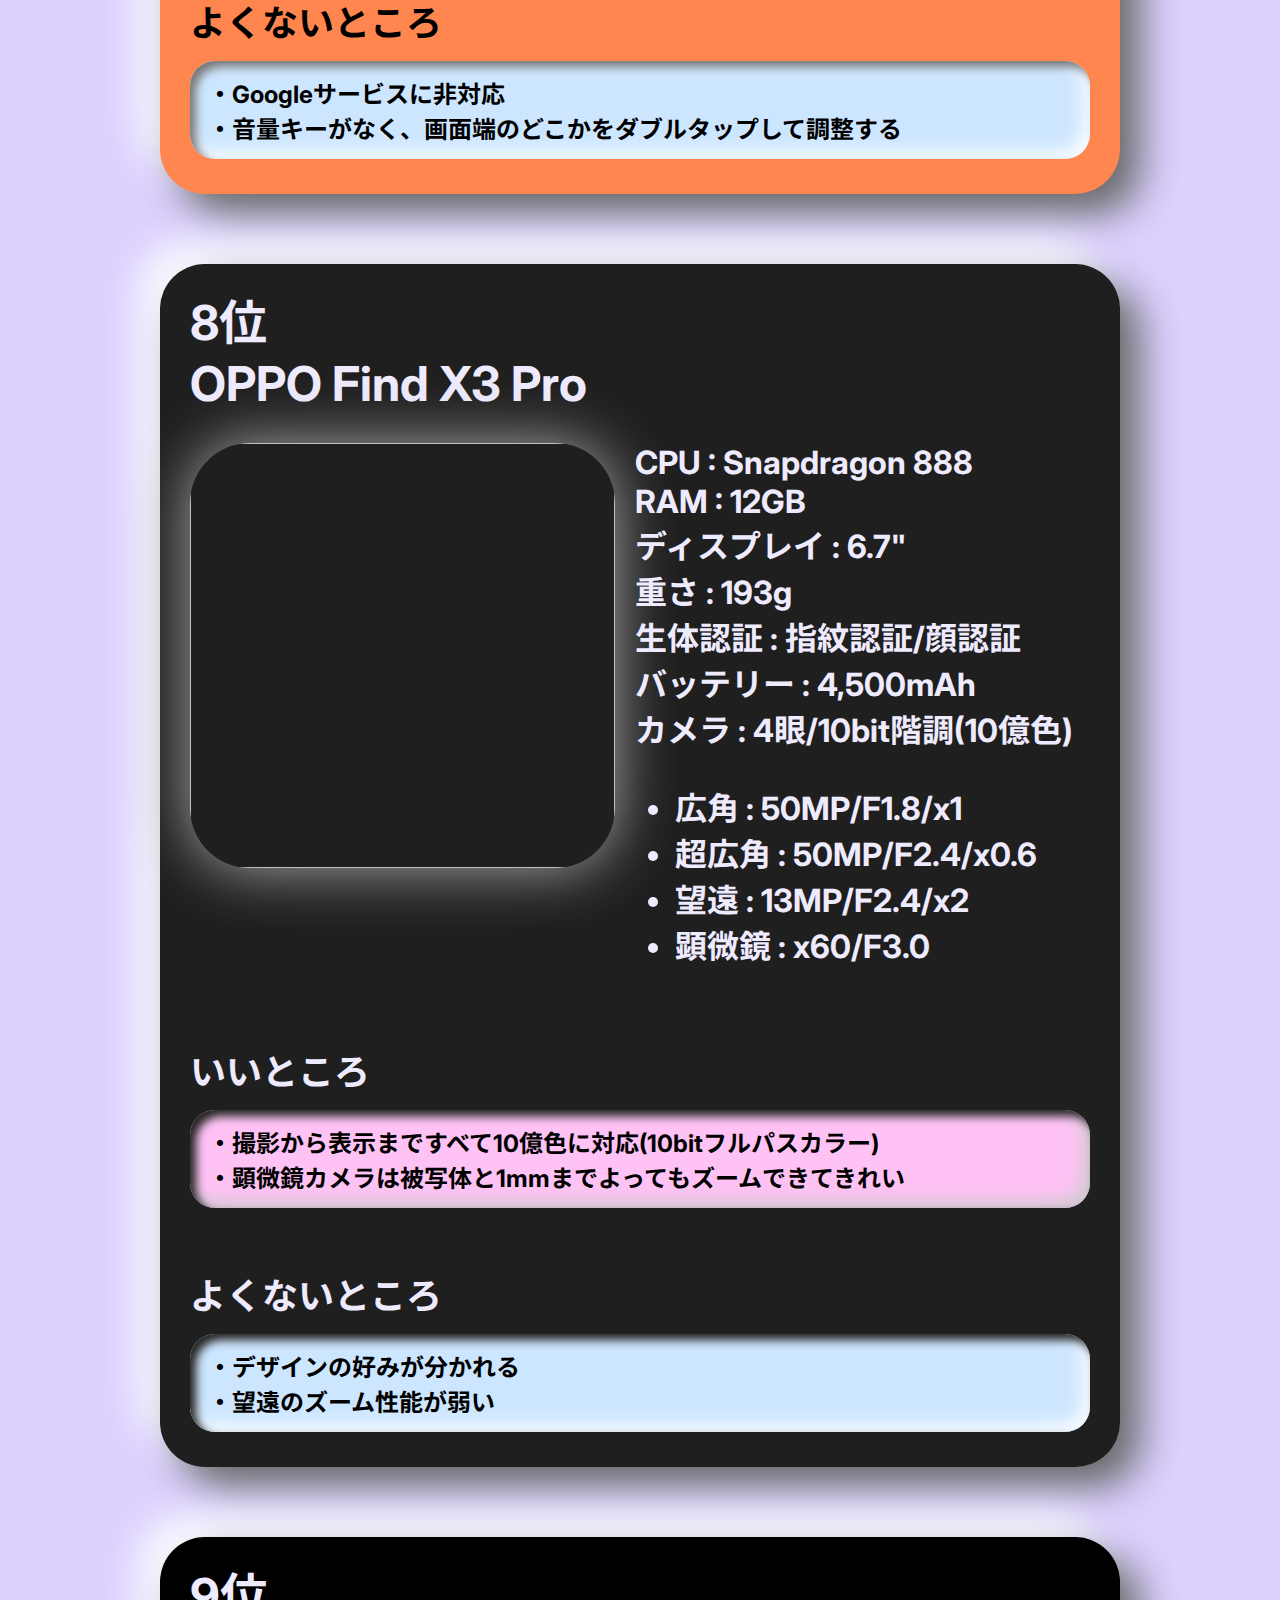
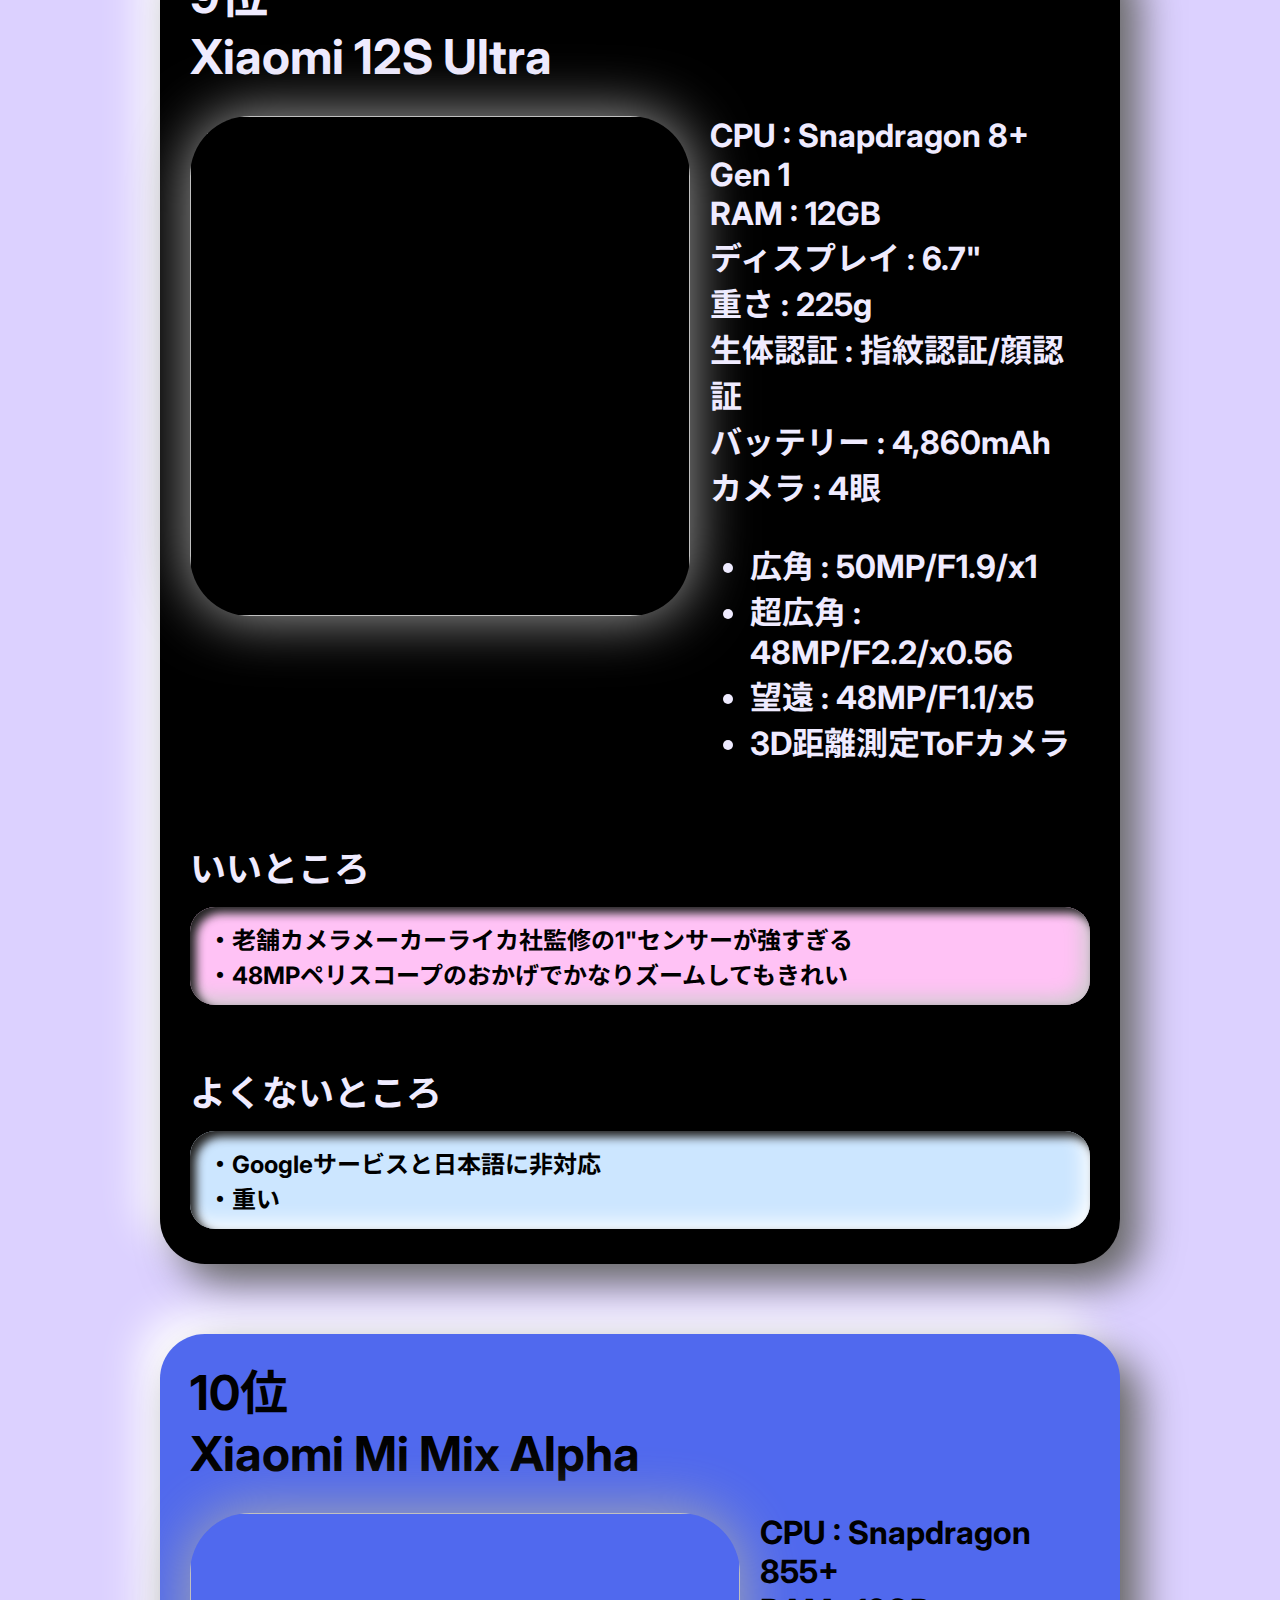
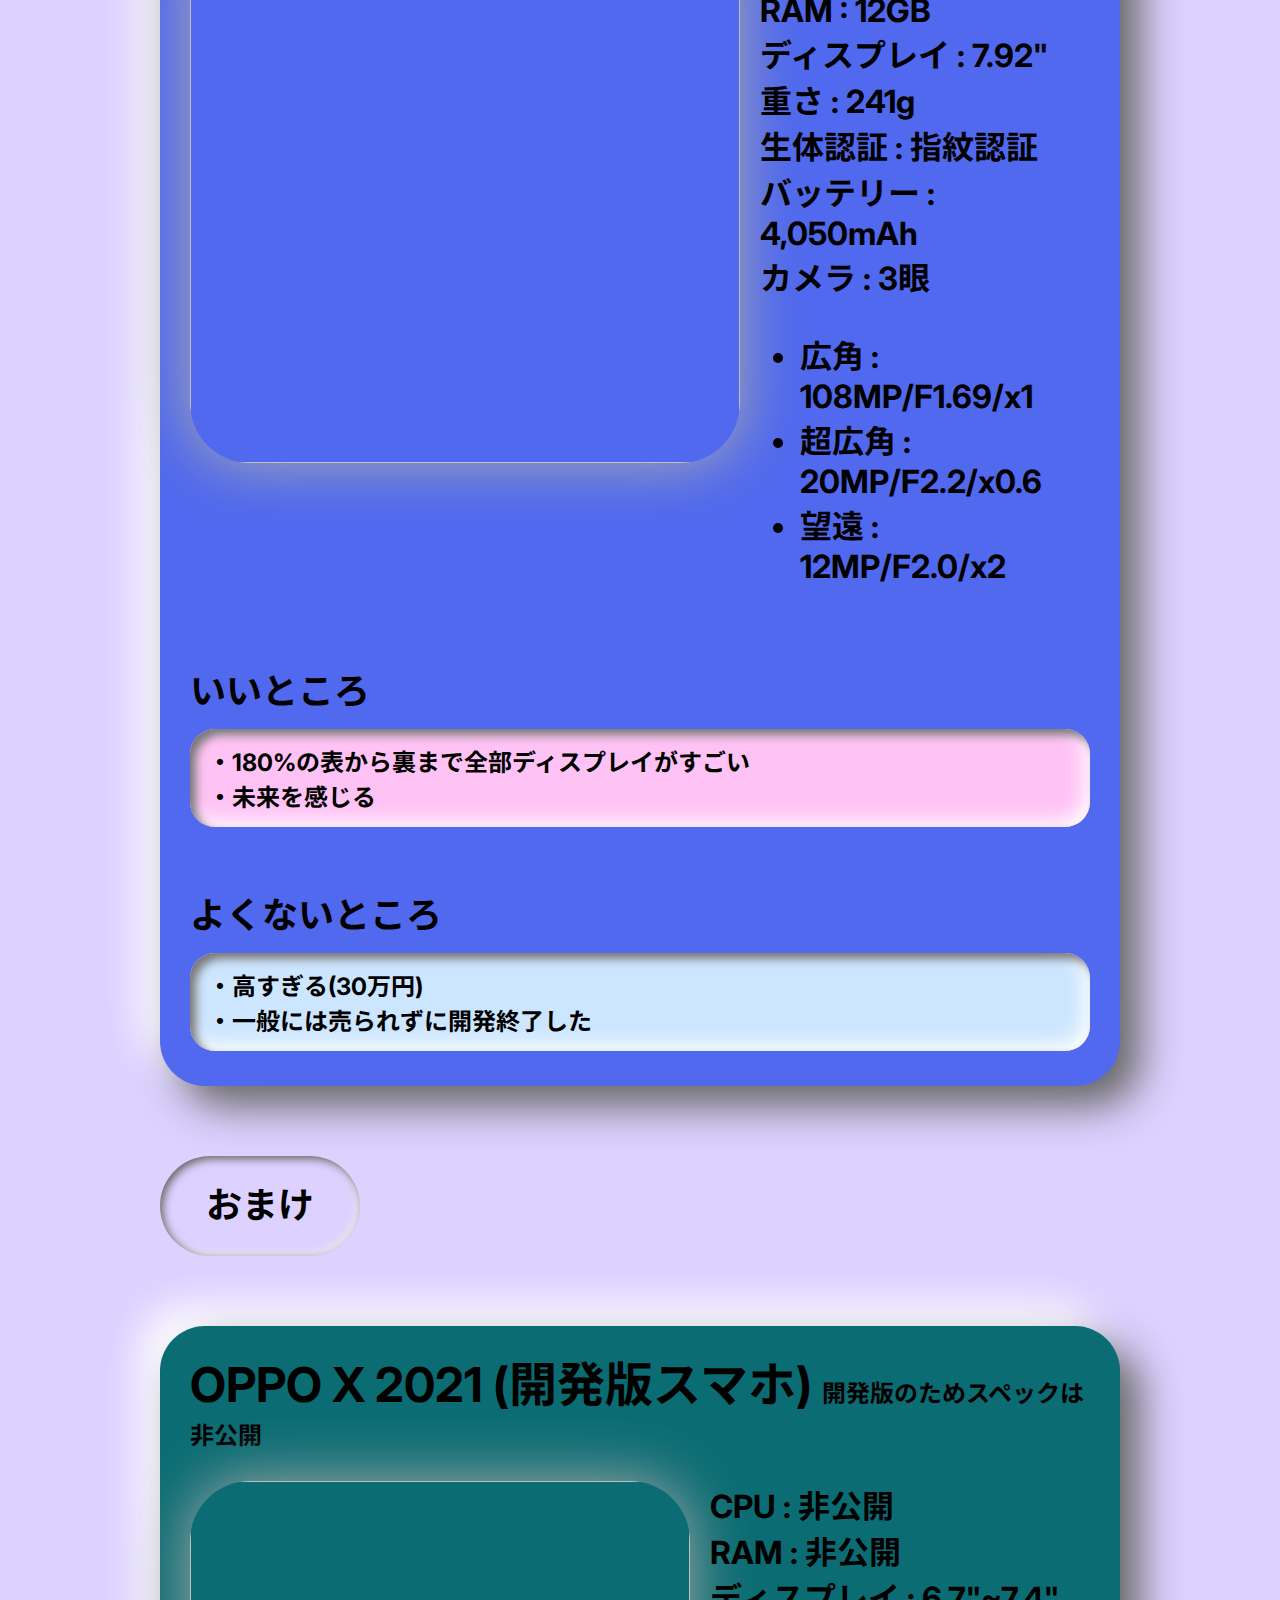
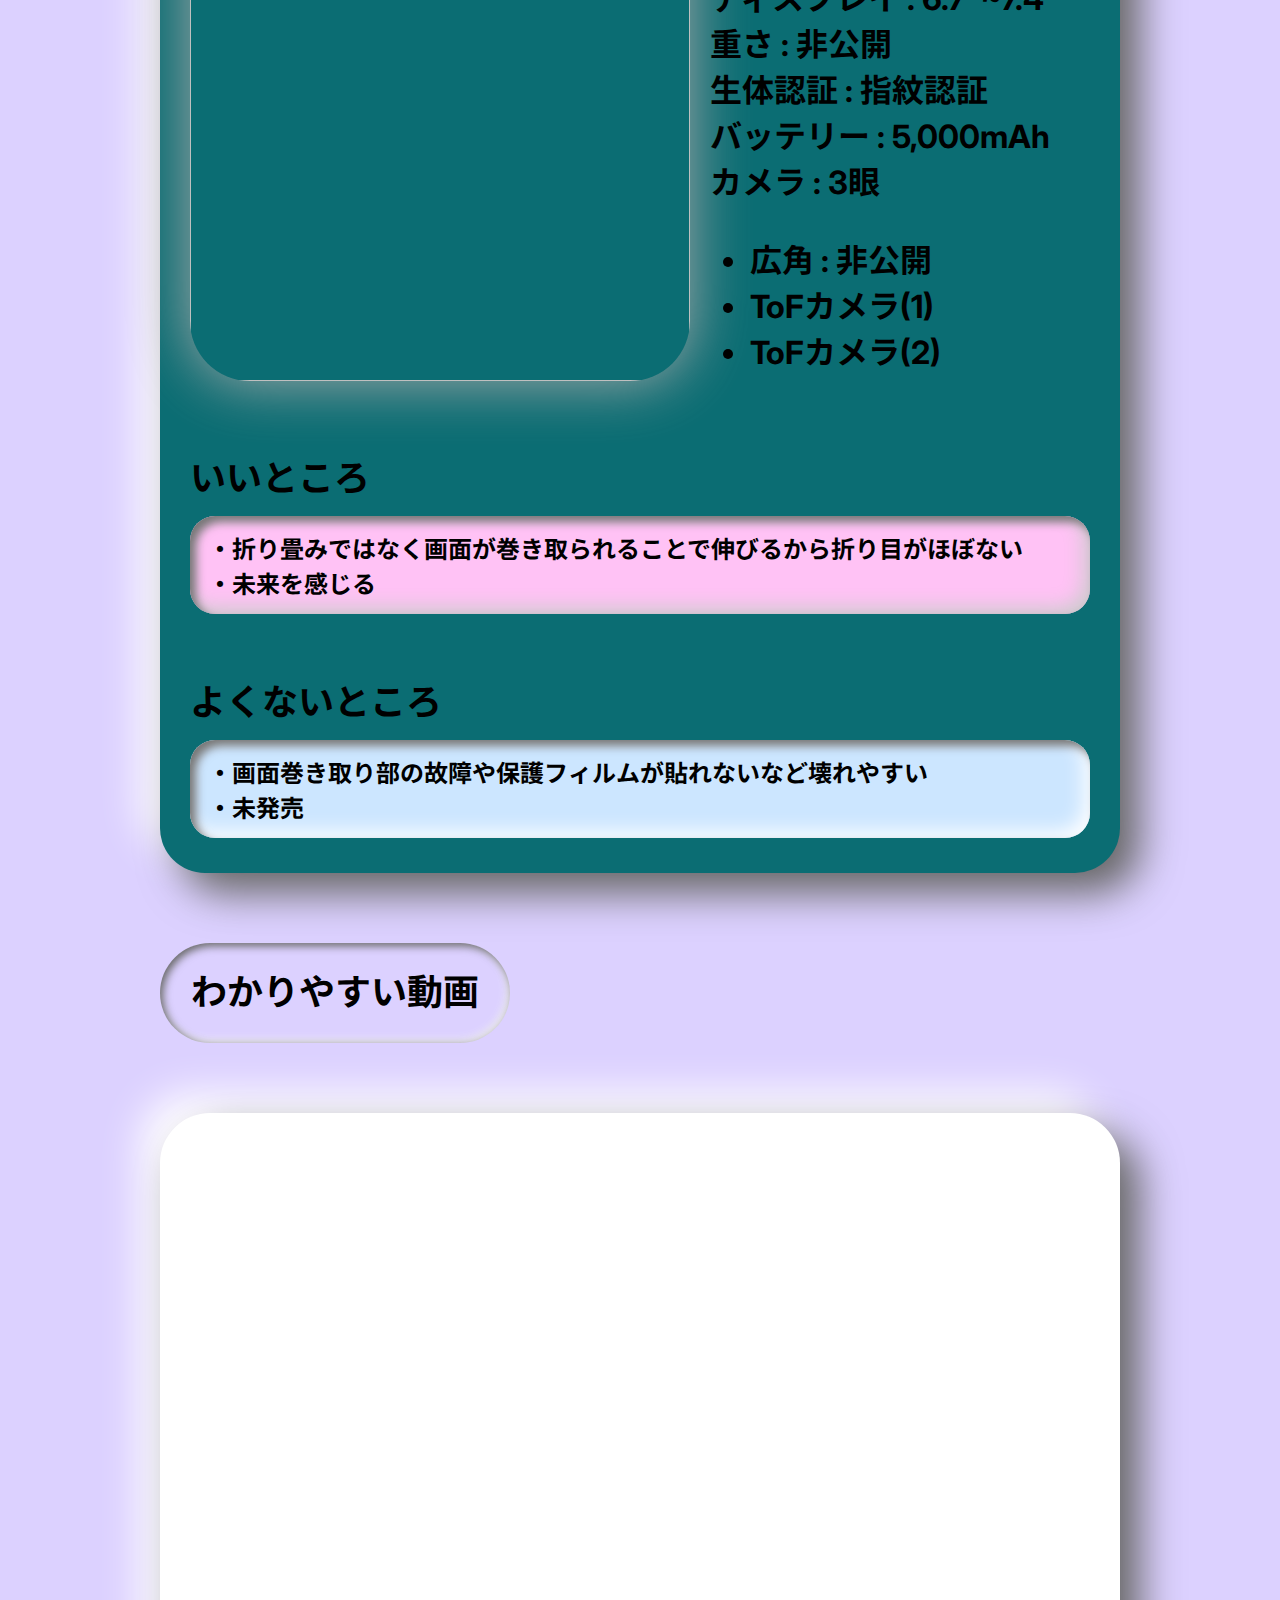
==== commit eac18b89: "Color fix" ====
--- a/index.html
+++ b/index.html
@@ -343,7 +343,8 @@
 }
 
 .outro-left{
-width:165px;
+width:11.5vw;
+max-width:165px;
 position:absolute;
 text-align:center;
 }
@@ -486,7 +487,7 @@
 }
 
 .plus{
-background-color:#72dfff;
+background-color:#dcd1ff;
 height:100px;
 width:200px;
 items-align:center;
@@ -501,7 +502,7 @@
 }
 
 .wakaru{
-background-color:#72dfff;
+background-color:#dcd1ff;
 height:100px;
 width:350px;
 items-align:center;
